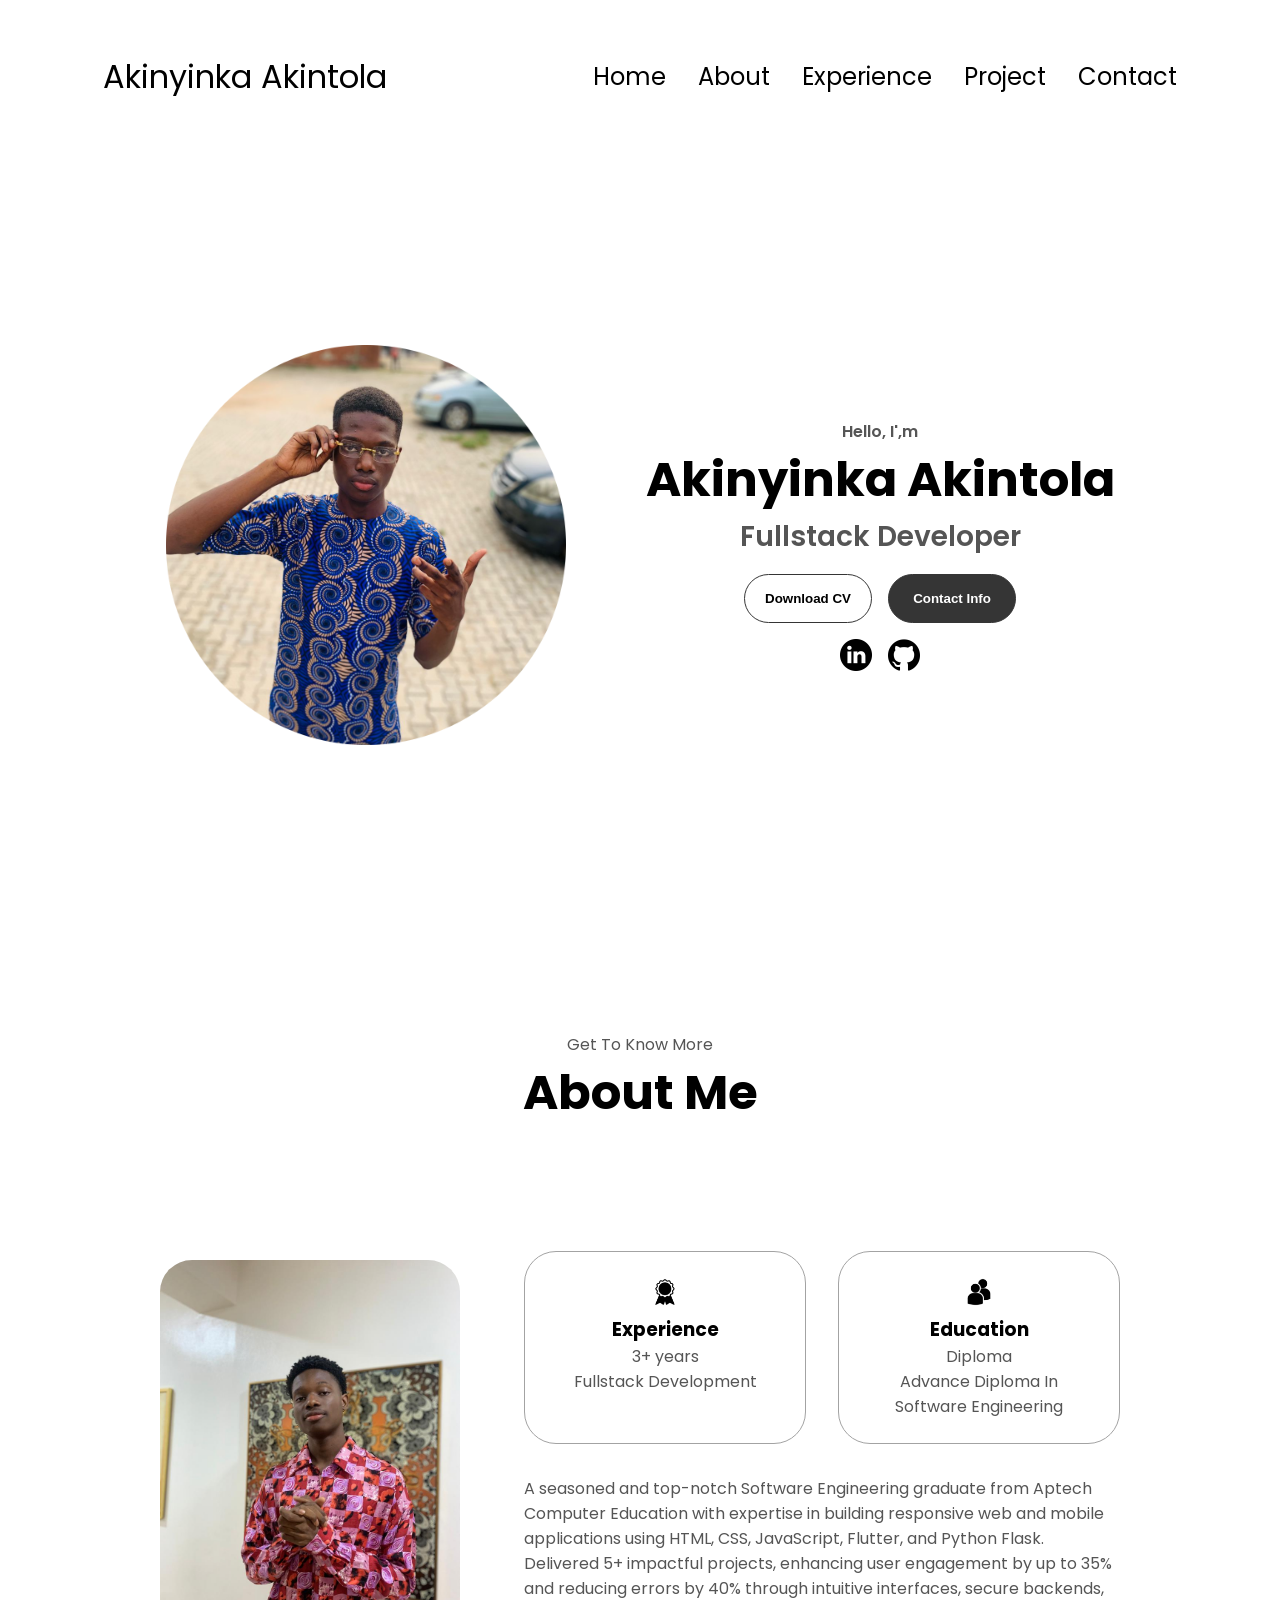
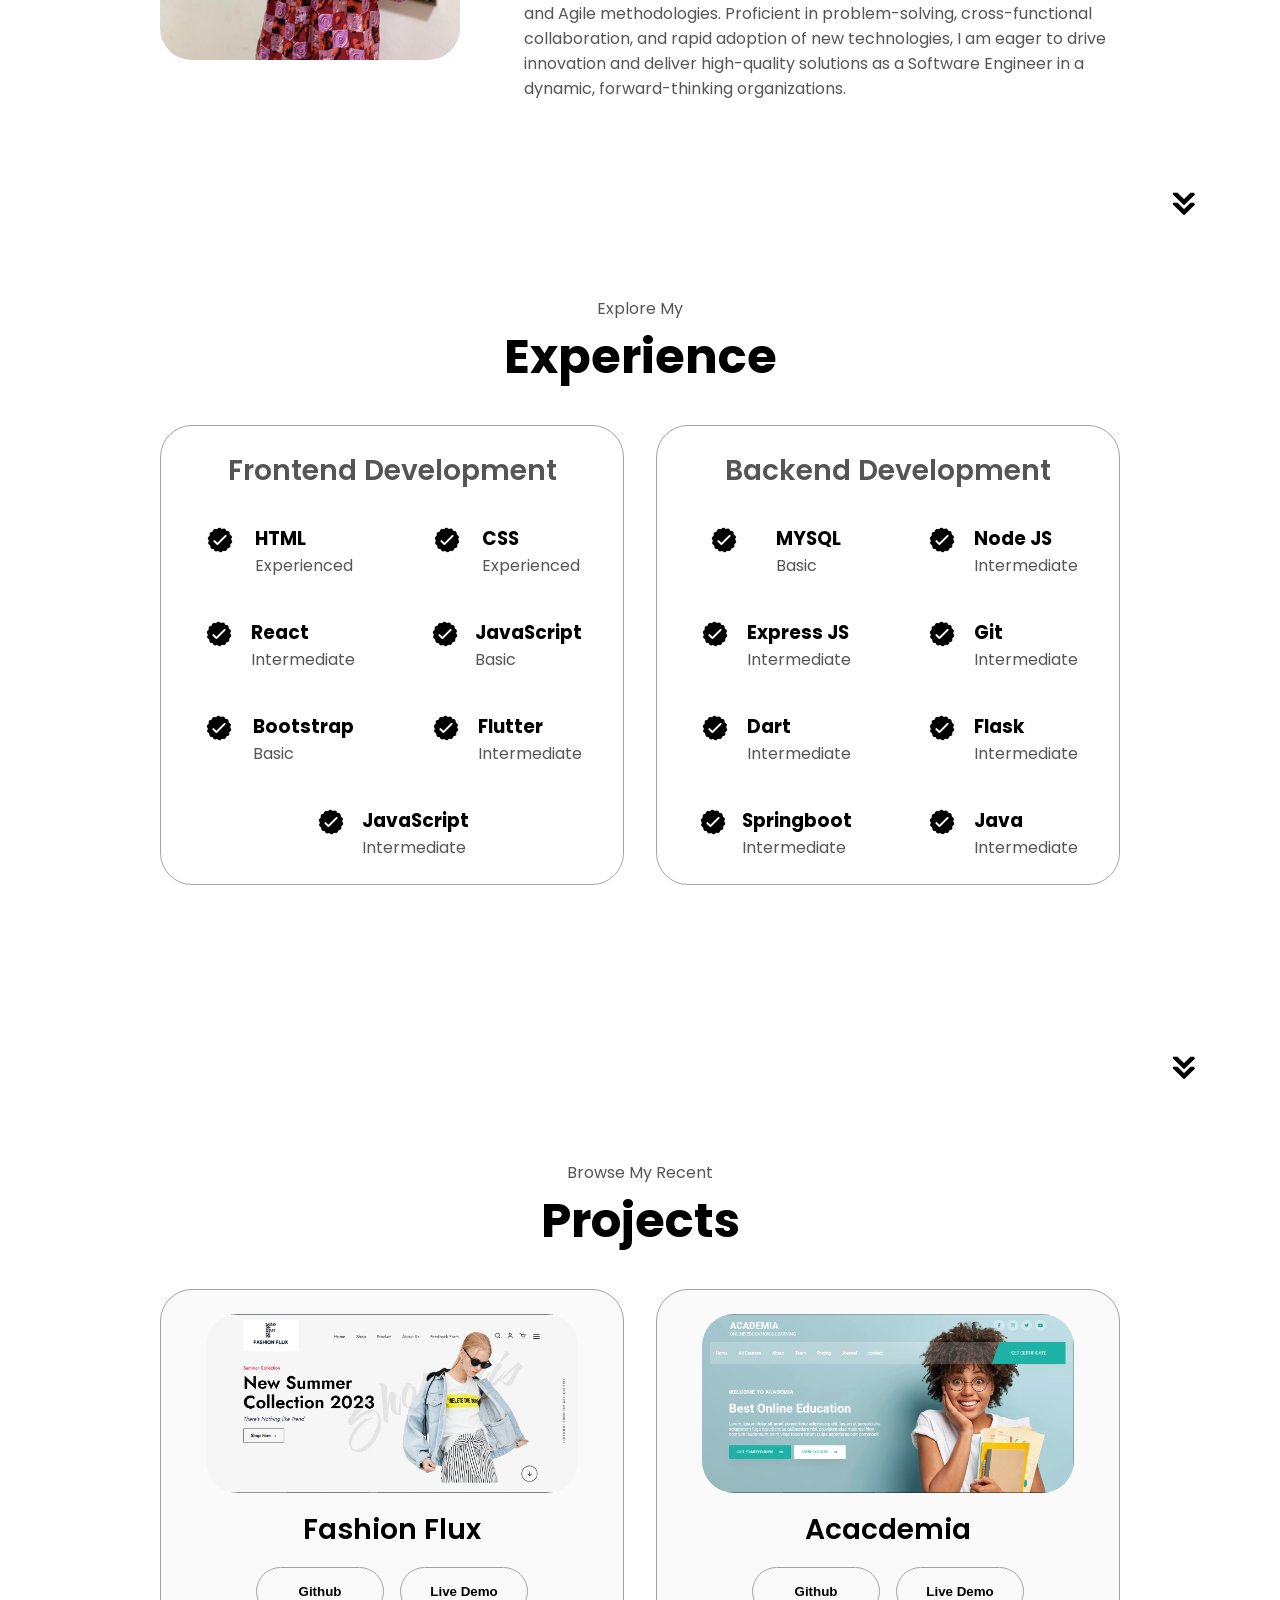
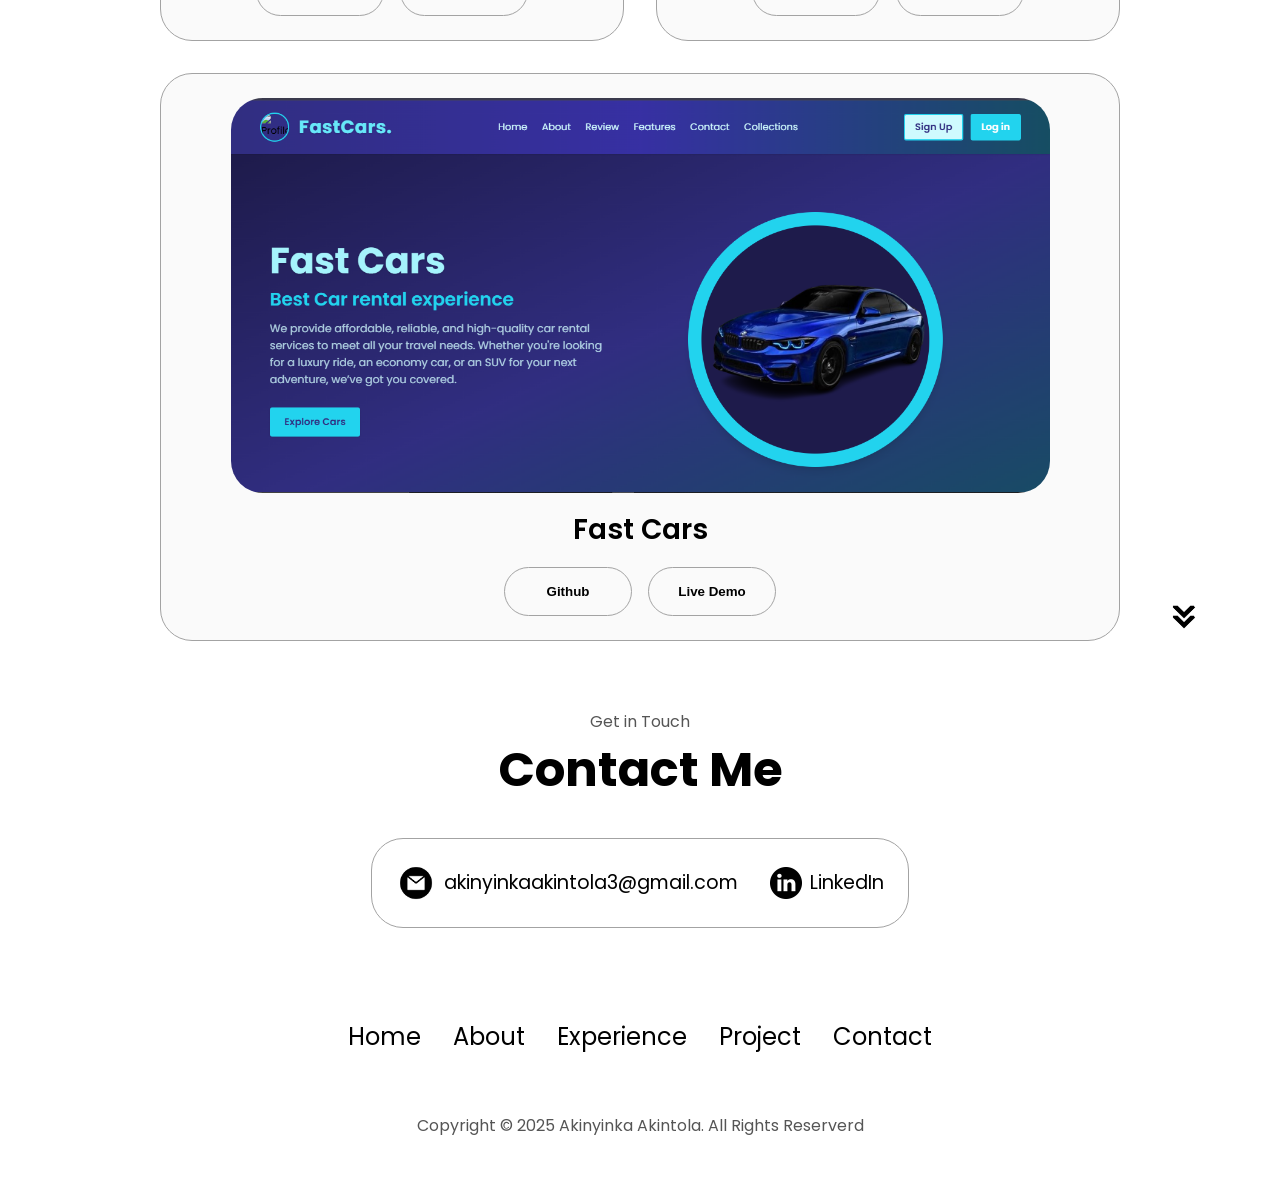
==== index.html @ dbd9fe2d "Update index.html" ====
<!DOCTYPE html>
<html lang="en">
<head>
  <meta charset="UTF-8">
  <meta name="viewport" content="width=device-width, initial-scale=1.0">
  <title>Portfolio</title>
  <link rel="stylesheet" href="style.css">
  <link rel="stylesheet" href="mediaqueries.css">
   <link rel="icon" href="./assets/education.png">
</head>
<body>
  <nav id="desktop-nav">
    <div class="logo">Akinyinka Akintola</div>
    <div>
      <ul class="nav-links">
        <li><a href="#profile">Home</a></li>
        <li><a href="#about">About</a></li>
        <li><a href="#experience">Experience</a></li>
        <li><a href="#projects">Project</a></li>
        <li><a href="#contact">Contact</a></li>
      </ul>
    </div>
  </nav>

  <nav id="hamburger-nav">
    <div class="logo">Akinyinka Akintola</div>
    <div class="hamburger-menu">
      <div class="hamburger-icon" onclick="toggleMenu()">
        <span></span>
        <span></span>
        <span></span>
      </div>
      <div class="menu-links">
        <li><a href="#profile" onclick="toggleMenu()">Home</a></li>
        <li><a href="#about" onclick="toggleMenu()">About</a></li>
        <li><a href="#experience" onclick="toggleMenu()">Experience</a></li>
        <li><a href="#projects" onclick="toggleMenu()">Project</a></li>
        <li><a href="#contact" onclick="toggleMenu()">Contact</a></li>
      </div>
    </div>
  </nav>
  <section id="profile">
    <div class="section__pic-container">
      <img src="./assets/profile-pic.png" alt="Akinyinka Akintola profile pic">
    </div>
    <div class="section__text">
      <p class="section__text__p1">Hello, I',m</p>
      <h1 class="title">Akinyinka Akintola</h1>
      <p class="section__text__p2">Fullstack Developer</p>
      <div class="btn-container">
               <button class="btn btn-color-2" onclick="window.open('./assets/Akinyinka Akintola CV.docx')">Download CV</button>
         <button class="btn btn-color-1" onclick="location.href='./#contact'">Contact Info</button>
      </div>
      <div id="socials-container">
        <img src="./assets/linkedin.png" alt="My LinkedIn profile" class="icon" onclick="location.href=https://www.linkedin.com/in/akinyinka-akintola-257558265/'">
        <img src="./assets/github.png" alt="My Github profile" class="icon" onclick="location.href='https://github.com/yinkid98'">
      </div>
    </div>
  </section> 
  <section id="about">
    <p class="section__text__p1">Get To Know More</p>
    <h1 class="title">About Me</h1>
    <div class="section-container">
      <div class="section__pic-container">
        <img 
        src="./assets/pic.jpg" 
        alt="profile pic" 
        class="about-pic">
      </div>
      <div class="about-details-container">
        <div class="about-containers">
          <div class="details-container">
            <img 
            src="./assets/experience.png" 
            alt="experience icon" 
            class="icon">
            <h3>Experience</h3>
            <p>3+ years <br>Fullstack Development</p>
          </div>
          <div class="details-container">
             <img src="./assets/education.png" alt="experience icon" class="icon">
            <h3>Education</h3>
            <p>Diploma<br>Advance Diploma In Software Engineering</p>
          </div>
        </div>
        <div class="text-container">
          <p>A seasoned and top-notch Software Engineering graduate from Aptech Computer Education with
            expertise in building responsive web and mobile applications using HTML, CSS, JavaScript, Flutter,
            and Python Flask. Delivered 5+ impactful projects, enhancing user engagement by up to 35% and
            reducing errors by 40% through intuitive interfaces, secure backends, and Agile methodologies.
            Proficient in problem-solving, cross-functional collaboration, and rapid adoption of new
            technologies, I am eager to drive innovation and deliver high-quality solutions as a Software Engineer
            in a dynamic, forward-thinking organizations.
          </p>
        </div>
      </div>
    </div>
    <img 
    src="./assets/arrow.png" 
    alt="Arrow icon" 
    class="icon arrow"  
    onclick="location.href='./#experience'">
  </section>
 <section id="experience">
      <p class="section__text__p1">Explore My</p>
      <h1 class="title">Experience</h1>
      <div class="experience-details-container">
        <div class="about-containers">
          <div class="details-container">
            <h2 class="experience-sub-title">Frontend Development</h2>
            <div class="article-container">
              <article>
                <img
                  src="./assets/checkmark.png"
                  alt="Experience icon"
                  class="icon"
                />
                <div>
                  <h3>HTML</h3>
                  <p>Experienced</p>
                </div>
              </article>
              <article>
                <img
                  src="./assets/checkmark.png"
                  alt="Experience icon"
                  class="icon"
                />
                <div>
                  <h3>CSS</h3>
                  <p>Experienced</p>
                </div>
              </article>
              <article>
                <img
                  src="./assets/checkmark.png"
                  alt="Experience icon"
                  class="icon"
                />
                <div>
                  <h3>React</h3>
                  <p>Intermediate</p>
                </div>
              </article>
              <article>
                <img
                  src="./assets/checkmark.png"
                  alt="Experience icon"
                  class="icon"
                />
                <div>
                  <h3>JavaScript</h3>
                  <p>Basic</p>
                </div>
              </article>
              <article>
                <img
                  src="./assets/checkmark.png"
                  alt="Experience icon"
                  class="icon"
                />
                <div>
                  <h3>Bootstrap</h3>
                  <p>Basic</p>
                </div>
              </article>
              <article>
                <img
                  src="./assets/checkmark.png"
                  alt="Experience icon"
                  class="icon"
                />
                <div>
                  <h3>Flutter</h3>
                  <p>Intermediate</p>
                </div>
              </article>
              <article>
                  <img
                  src="./assets/checkmark.png"
                  alt="Experience icon"
                  class="icon"
                />
                <div>
                  <h3>JavaScript</h3>
                  <p>Intermediate</p>
                </div>
              </article>
            </div>
          </div>
          <div class="details-container">
            <h2 class="experience-sub-title">Backend Development</h2>
            <div class="article-container">
              <article>
                <img
                  src="./assets/checkmark.png"
                  alt="Experience icon"
                  class="icon"
                />
                <div>
                  <h3>MYSQL</h3>
                  <p>Basic</p>
                </div>
              </article>
              <article>
                <img
                  src="./assets/checkmark.png"
                  alt="Experience icon"
                  class="icon"
                />
                <div>
                  <h3>Node JS</h3>
                  <p>Intermediate</p>
                </div>
              </article>
              <article>
                <img
                  src="./assets/checkmark.png"
                  alt="Experience icon"
                  class="icon"
                />
                <div>
                  <h3>Express JS</h3>
                  <p>Intermediate</p>
                </div>
              </article>
              <article>
                <img
                  src="./assets/checkmark.png"
                  alt="Experience icon"
                  class="icon"
                />
                <div>
                  <h3>Git</h3>
                  <p>Intermediate</p>
                </div>
              </article>
              <article>
                <img
                  src="./assets/checkmark.png"
                  alt="Experience icon"
                  class="icon"
                />
                <div>
                  <h3>Dart</h3>
                  <p>Intermediate</p>
                </div>
              </article>
              <article>
                <img
                  src="./assets/checkmark.png"
                  alt="Experience icon"
                  class="icon"
                />
                <div>
                  <h3>Flask</h3>
                  <p>Intermediate</p>
                </div>
              </article>
              <article>
                <img
                  src="./assets/checkmark.png"
                  alt="Experience icon"
                  class="icon"
                />
                <div>
                  <h3>Springboot</h3>
                  <p>Intermediate</p>
                </div>
              </article>
              <article>
                <img
                  src="./assets/checkmark.png"
                  alt="Experience icon"
                  class="icon"
                />
                <div>
                  <h3>Java</h3>
                  <p>Intermediate</p>
                </div>
              </article>
            </div>
          </div>
        </div>
      </div>
      <img
        src="./assets/arrow.png"
        alt="Arrow icon"
        class="icon arrow"
        onclick="location.href='./#projects'"
      />
    </section>
   <section id="projects">
      <p class="section__text__p1">Browse My Recent</p>
      <h1 class="title">Projects</h1>
      <div class="experience-details-container">
        <div class="about-containers">
          <div class="details-container color-container">
            <div class="article-container">
              <img
                src="./assets/project1.png"
                alt="Project 1"
                class="project-img"
              />
            </div>
            <h2 class="experience-sub-title project-title">Fashion Flux </h2>
            <div class="btn-container">
              <button
                class="btn btn-color-2 project-btn"
                onclick="location.href='https://github.com/yinkid98'"
              >
                Github
              </button>
              <button
                class="btn btn-color-2 project-btn"
                onclick="location.href='https://yinkid98.github.io/Fashion-Flux/'"
              >
                Live Demo
              </button>
            </div>
          </div>
          <div class="details-container color-container">
            <div class="article-container">
              <img
                src="./assets/project2.png"
                alt="Project 2"
                class="project-img"
              />
            </div>
            <h2 class="experience-sub-title project-title">Acacdemia</h2>
            <div class="btn-container">
              <button
                class="btn btn-color-2 project-btn"
                onclick="location.href='https://github.com/yinkid98'"
              >
                Github
              </button>
              <button
                class="btn btn-color-2 project-btn"
                onclick="location.href='https://academia-3k1m.onrender.com/'"
              >
                Live Demo
              </button>
            </div>
          </div>
          <div class="details-container color-container">
            <div class="article-container">
              <img
                src="./assets/project4.png"
                alt="Project 3"
                class="project-img"
              />
            </div>
            <h2 class="experience-sub-title project-title">Fast Cars</h2>
            <div class="btn-container">
              <button
                class="btn btn-color-2 project-btn"
                onclick="location.href='https://github.com/yinkid98'"
              >
                Github
              </button>
              <button
                class="btn btn-color-2 project-btn"
                onclick="location.href='https://fast-cars-1.onrender.com/collections'"
              >
                Live Demo
              </button>
            </div>
          </div>
        </div>
      </div>
      <img
        src="./assets/arrow.png"
        alt="Arrow icon"
        class="icon arrow"
        onclick="location.href='./#contact'"
      />
    </section>
    <section id="contact">
      <p class="section__text__p1">Get in Touch</p>
      <h1 class="title">Contact Me</h1>
      <div class="contact-info-upper-container">
        <div class="contact-info-container">
          <img
            src="./assets/email.png"
            alt="Email icon"
            class="icon contact-icon email-icon"
          />
          <p><a href="mailto:akinyinkaakintola3@gmail.com">akinyinkaakintola3@gmail.com</a></p>
        </div>
        <div class="contact-info-container">
          <img
            src="./assets/linkedin.png"
            alt="LinkedIn icon"
            class="icon contact-icon"
          />
          <p><a href="https://www.linkedin.com/in/akinyinka-akintola-257558265/">LinkedIn</a></p>
        </div>
      </div>
    </section>

    <footer>
      <nav>
        <div class="nav-links-container">
          <ul class="nav-links">
        <li><a href="#profile">Home</a></li>
        <li><a href="#about">About</a></li>
        <li><a href="#experience">Experience</a></li>
        <li><a href="#projects">Project</a></li>
        <li><a href="#contact">Contact</a></li>
      </ul>
        </div>
      </nav>
      <p>Copyright &#169; 2025 Akinyinka Akintola. All Rights Reserverd</p>
    </footer>
  <script src="index.js"></script>
</body>
</html>
---- style.css ----
@import url("https://fonts.googleapis.com/css2?family=Poppins:wght@300;400;500;600&display=swap");

* {
  margin: 0;
  padding: 0;
}

body {
  font-family: "Poppins", sans-serif;
}

html {
  scroll-behavior: smooth;
}

p {
  color: rgb(85, 85, 85);
}

/* TRANSITION */

a,
.btn {
  transition: all 300ms ease;
}

/* DESKTOP NAV */

nav,
.nav-links {
  display: flex;
}

nav {
  justify-content: space-around;
  align-items: center;
  height: 17vh;
}

.nav-links {
  gap: 2rem;
  list-style: none;
  font-size: 1.5rem;
}

a {
  color: black;
  text-decoration: none;
  text-decoration-color: white;
}

a:hover {
  color: grey;
  text-decoration: underline;
  text-underline-offset: 1rem;
  text-decoration-color: rgb(181, 181, 181);
}

.logo {
  font-size: 2rem;
}

.logo:hover {
  cursor: default;
}

/* HAMBURGER MENU */

#hamburger-nav {
  display: none;
}

.hamburger-menu {
  position: relative;
  display: inline-block;
}

.hamburger-icon {
  display: flex;
  flex-direction: column;
  justify-content: space-between;
  height: 24px;
  width: 30px;
  cursor: pointer;
}

.hamburger-icon span {
  width: 100%;
  height: 2px;
  background-color: black;
  transition: all 0.3 ease-in-out;
}

.menu-links {
  position: absolute;
  top: 100%;
  right: 0;
  background-color: white;
  width: fit-content;
  max-height: 0;
  overflow: hidden;
  transition: all 0.3 ease-in-out;
}

.menu-links a {
  display: block;
  padding: 10px;
  text-align: center;
  font-size: 1.5rem;
  color: black;
  text-decoration: none;
  transition: all 0.3 ease-in-out;
}

.menu-links li {
  list-style: none;
}

.menu-links.open {
  max-height: 300px;
}

.hamburger-icon.open span:first-child {
  transform: rotate(45deg) translate(10px, 5px);
}

.hamburger-icon.open span:nth-child(2) {
  opacity: 0;
}

.hamburger-icon.open span:last-child {
  transform: rotate(-45deg) translate(10px, -5px);
}

.hamburger-icon span:first-child {
  transform: none;
}

.hamburger-icon span:first-child {
  opacity: 1;
}

.hamburger-icon span:first-child {
  transform: none;
}

/* SECTIONS */

section {
  padding-top: 4vh;
  height: 96vh;
  margin: 0 10rem;
  box-sizing: border-box;
  min-height: fit-content;
}

.section-container {
  display: flex;
}

/* PROFILE SECTION */

#profile {
  display: flex;
  justify-content: center;
  gap: 5rem;
  height: 80vh;
}

.section__pic-container {
  display: flex;
  height: 400px;
  width: 400px;
  margin: auto 0;
}

.section__text {
  align-self: center;
  text-align: center;
}

.section__text p {
  font-weight: 600;
}

.section__text__p1 {
  text-align: center;
}

.section__text__p2 {
  font-size: 1.75rem;
  margin-bottom: 1rem;
}

.title {
  font-size: 3rem;
  text-align: center;
}

#socials-container {
  display: flex;
  justify-content: center;
  margin-top: 1rem;
  gap: 1rem;
}

/* ICONS */

.icon {
  cursor: pointer;
  height: 2rem;
}

/* BUTTONS */

.btn-container {
  display: flex;
  justify-content: center;
  gap: 1rem;
}

.btn {
  font-weight: 600;
  transition: all 300ms ease;
  padding: 1rem;
  width: 8rem;
  border-radius: 2rem;
}

.btn-color-1,
.btn-color-2 {
  border: rgb(53, 53, 53) 0.1rem solid;
}

.btn-color-1:hover,
.btn-color-2:hover {
  cursor: pointer;
}

.btn-color-1,
.btn-color-2:hover {
  background: rgb(53, 53, 53);
  color: white;
}

.btn-color-1:hover {
  background: rgb(0, 0, 0);
}

.btn-color-2 {
  background: none;
}

.btn-color-2:hover {
  border: rgb(255, 255, 255) 0.1rem solid;
}

.btn-container {
  gap: 1rem;
}


/* about section */

#about {
  position: relative;
}

.about-containers {
  gap: 2rem;
  margin-bottom: 2rem;
  margin-top: 2rem;
}

.about-details-container {
  justify-content: center;
  flex-direction: column;
}

.about-containers,
.about-details-container {
  display: flex;
}

.about-pic {
  border-radius: 2rem;
}

.arrow {
  position: absolute;
  right: -5rem;
  bottom: 2.5rem;
}

.details-container{
    padding: 1.5rem;
    flex: 1;
    background: white;
    border-radius: 2rem;
    border: rgb(53, 53, 53) 0.1rem solid;
    border-color: rgb(163, 163, 163);
    text-align: center;
}

.section-container{
    gap: 4rem;
    height: 80%;
}

.section__pic-container{
    height: 400px;
    width: 400px;
    margin: auto 0;
}

/* Experiences section */

#experience{
    position: relative;
}

.experience-sub-title{
    color: rgb(85, 85, 85);
    font-weight: 600;
    font-size: 1.75rem;
    margin-bottom: 2rem;
}

.experience-details-container{
    display: flex;
    justify-content: center;
    flex-direction: column;
}

.article-container{
    display: flex;
    text-align: initial;
    flex-wrap: wrap;
    flex-direction: row;
    gap: 2.5rem;
    justify-content: space-around;
}

article{
    display: flex;
    width: 10rem;
    justify-content: space-around;
    gap: 0.5rem;
}
article .icon{
    cursor: default;
}

/* project section */

#projects{
    position: relative;
}

.color-container{
    border-color: rgb(163, 163, 163);
    background: rgb(250, 250, 250);
}

.project-img{
    border-radius: 2rem;
    width: 90%;
    height: 90%;
}

.project-title{
    margin: 1rem;
    color: black;
}

.project-btn{
    color: black;
    border-color: rgb(163, 163, 163);
}

/* CONTACT */
#contact {
  display: flex;
  justify-content: center;
  flex-direction: column;
  height: 70vh;
}

.contact-info-upper-container {
  display: flex;
  justify-content: center;
  border-radius: 2rem;
  border: rgb(53, 53, 53) 0.1rem solid;
  border-color: rgb(163, 163, 163);
  background: (250, 250, 250);
  margin: 2rem auto;
  padding: 0.5rem;
}

.contact-info-container {
  display: flex;
  align-items: center;
  justify-content: center;
  gap: 0.5rem;
  margin: 1rem;
}

.contact-info-container p {
  font-size: larger;
}

.contact-icon {
  cursor: default;
}

.email-icon {
  height: 2.5rem;
}

/* footer */

footer{
    height: 26vh;
    margin: 0 1rem;
}

footer p{
    text-align: center;
}
---- mediaqueries.css ----
@media screen and (max-width: 1400px) {
  #profile {
    height: 83vh;
    margin-bottom: 6rem;
  }
  .about-containers {
    flex-wrap: wrap;
  }
  #contact,
  #projects {
    height: fit-content;
  }
}

@media screen and (max-width: 1200px) {
  #desktop-nav {
    display: none;
  }
  #hamburger-nav {
    display: flex;
  }
  #experience,
  .experience-details-container {
    margin-top: 2rem;
  }
  #profile,
  .section-container {
    display: block;
  }
  .arrow {
    display: none;
  }
  section,
  .section-container {
    height: fit-content;
  }
  section {
    margin: 0 5%;
  }
  .section__pic-container {
    width: 275px;
    height: 275px;
    margin: 0 auto 2rem;
  }
  .about-containers {
    margin-top: 0;
  }
}

@media screen and (max-width: 600px) {
  #contact,
  footer {
    height: 40vh;
  }
  #profile {
    height: 83vh;
    margin-bottom: 0;
  }
  article {
    font-size: 1rem;
  }
  footer nav {
    height: fit-content;
    margin-bottom: 2rem;
  }
  .about-containers,
  .contact-info-upper-container,
  .btn-container {
    flex-wrap: wrap;
  }
  .contact-info-container {
    margin: 0;
  }
  .contact-info-container p,
  .nav-links li a {
    font-size: 1rem;
  }
  .experience-sub-title {
    font-size: 1.25rem;
  }
  .logo {
    font-size: 1.5rem;
  }
  .nav-links {
    flex-direction: column;
    gap: 0.5rem;
    text-align: center;
  }
  .section__pic-container {
    width: auto;
    height: 46vw;
    justify-content: center;
  }
  .section__text__p2 {
    font-size: 1.25rem;
  }
  .title {
    font-size: 2rem;
  }
  .text-container {
    text-align: justify;
  }
}
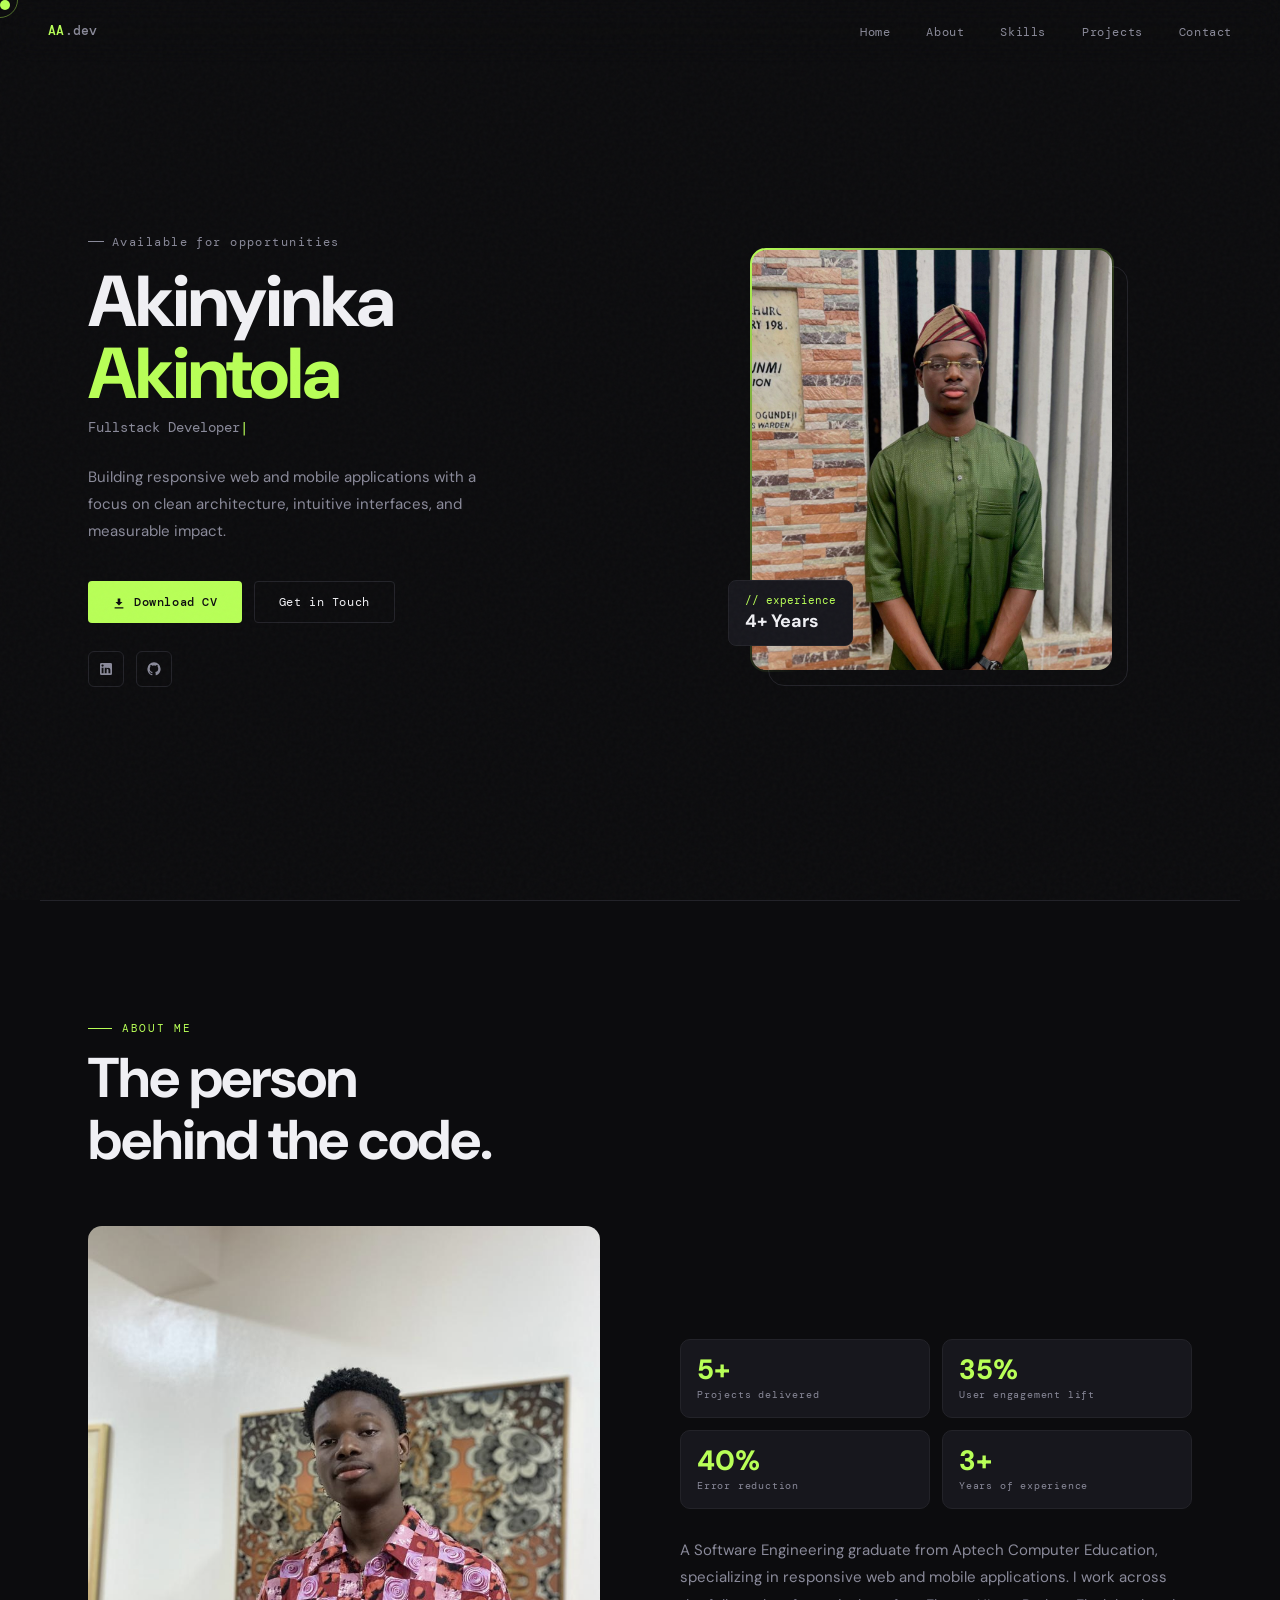
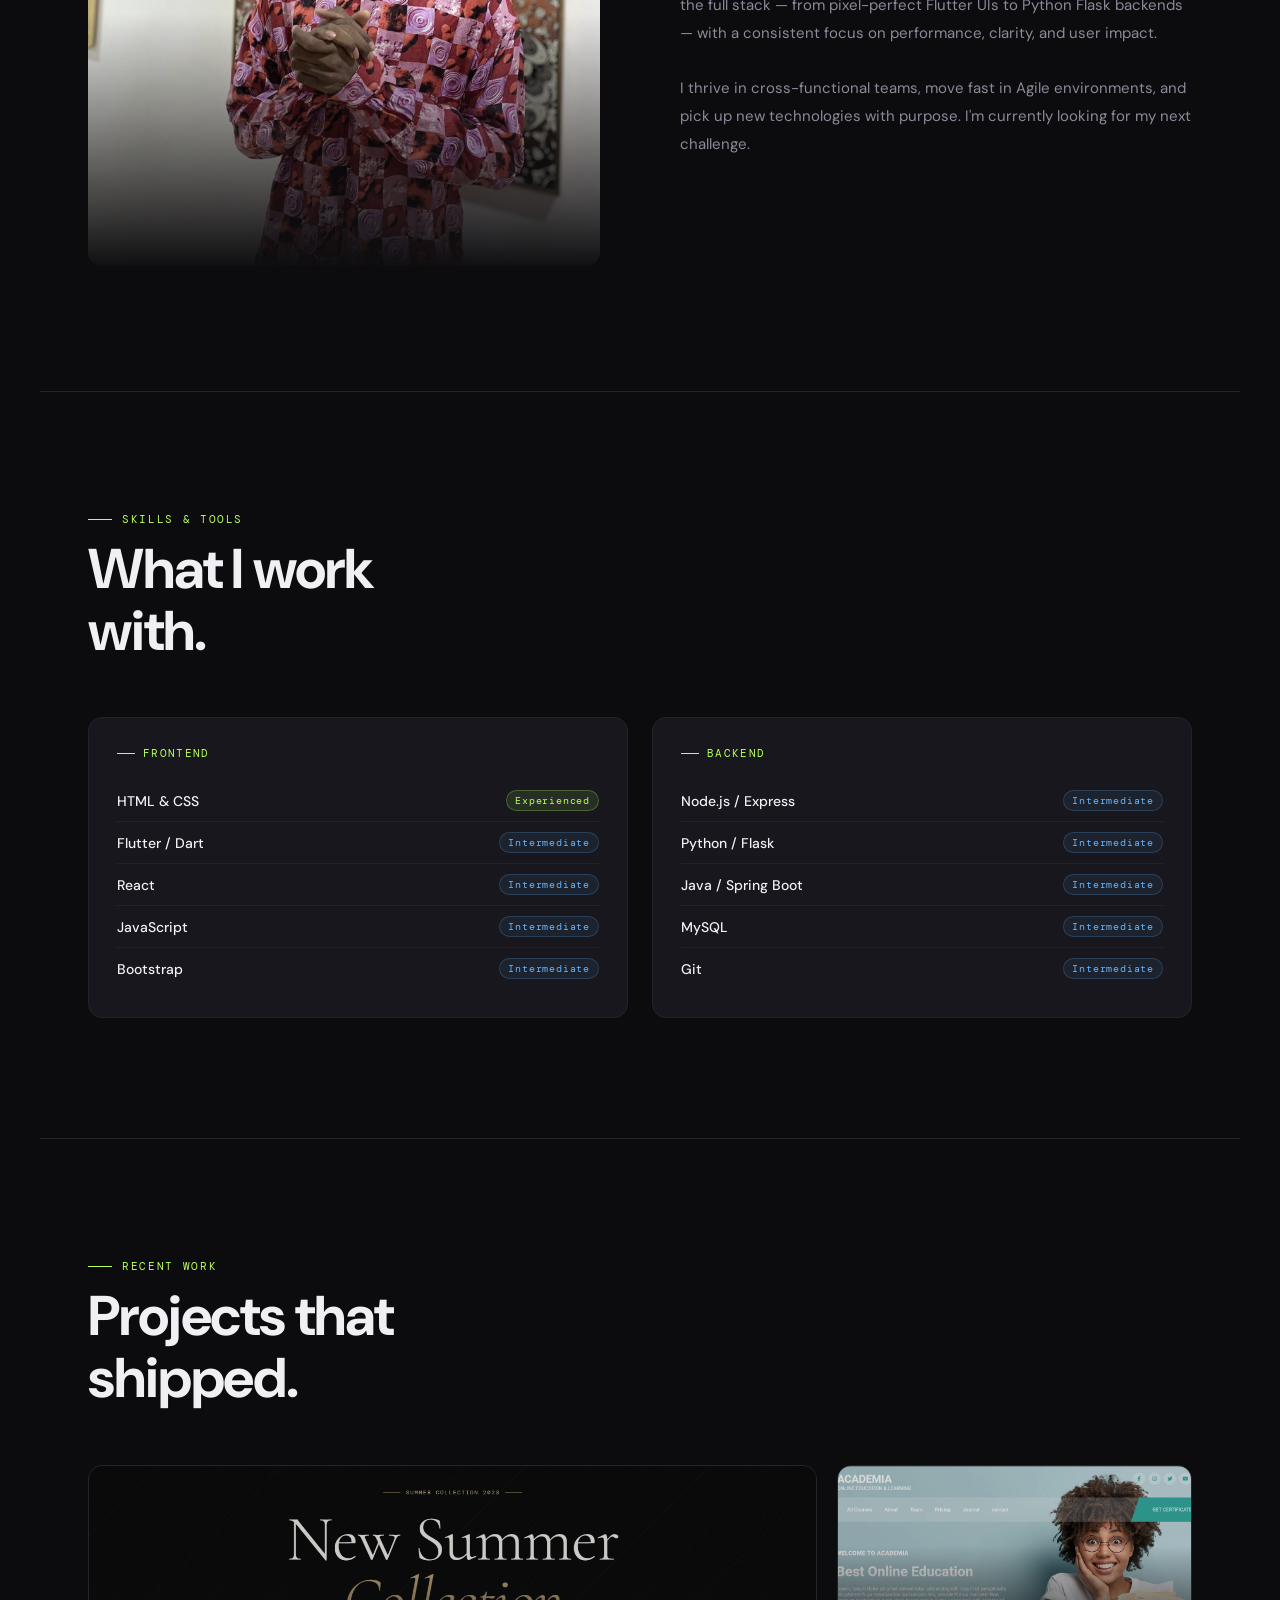
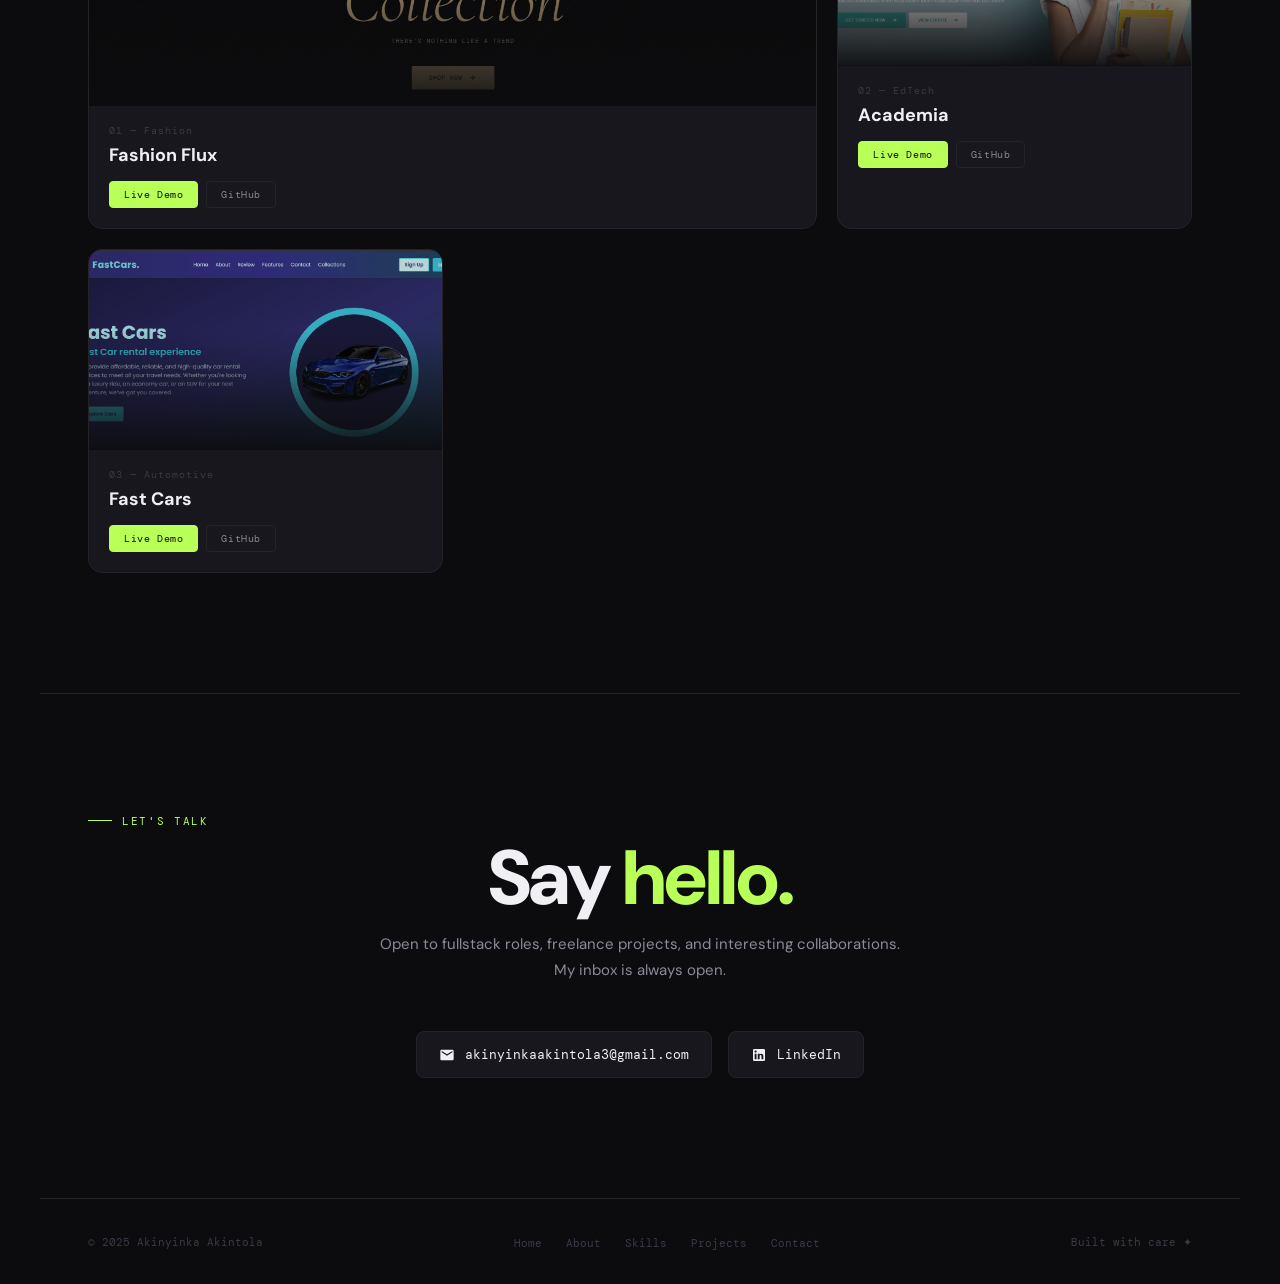
==== commit 70cf4632: "Initial commit with updated project structure" ====
--- a/index.html
+++ b/index.html
@@ -3,420 +3,302 @@
 <head>
   <meta charset="UTF-8">
   <meta name="viewport" content="width=device-width, initial-scale=1.0">
-  <title>Portfolio</title>
+  <title>Akinyinka Akintola — Fullstack Developer</title>
   <link rel="stylesheet" href="style.css">
-  <link rel="stylesheet" href="mediaqueries.css">
-   <link rel="icon" href="./assets/education.png">
+  <link rel="preconnect" href="https://fonts.googleapis.com">
+  <link href="https://fonts.googleapis.com/css2?family=DM+Mono:ital,wght@0,300;0,400;0,500;1,400&family=DM+Sans:ital,opsz,wght@0,9..40,300;0,9..40,400;0,9..40,500;1,9..40,300&display=swap" rel="stylesheet">
 </head>
 <body>
-  <nav id="desktop-nav">
-    <div class="logo">Akinyinka Akintola</div>
-    <div>
-      <ul class="nav-links">
-        <li><a href="#profile">Home</a></li>
-        <li><a href="#about">About</a></li>
-        <li><a href="#experience">Experience</a></li>
-        <li><a href="#projects">Project</a></li>
-        <li><a href="#contact">Contact</a></li>
-      </ul>
+
+  <!-- Cursor -->
+  <div id="cursor"></div>
+  <div id="cursor-ring"></div>
+
+  <!-- Nav -->
+  <nav id="main-nav">
+    <div class="nav-logo">AA<span>.dev</span></div>
+    <ul class="nav-links">
+      <li><a href="#profile">Home</a></li>
+      <li><a href="#about">About</a></li>
+      <li><a href="#experience">Skills</a></li>
+      <li><a href="#projects">Projects</a></li>
+      <li><a href="#contact">Contact</a></li>
+    </ul>
+    <div class="ham-btn" id="ham-btn" onclick="toggleMenu()">
+      <span></span><span></span><span></span>
     </div>
   </nav>
 
-  <nav id="hamburger-nav">
-    <div class="logo">Akinyinka Akintola</div>
-    <div class="hamburger-menu">
-      <div class="hamburger-icon" onclick="toggleMenu()">
-        <span></span>
-        <span></span>
-        <span></span>
-      </div>
-      <div class="menu-links">
-        <li><a href="#profile" onclick="toggleMenu()">Home</a></li>
-        <li><a href="#about" onclick="toggleMenu()">About</a></li>
-        <li><a href="#experience" onclick="toggleMenu()">Experience</a></li>
-        <li><a href="#projects" onclick="toggleMenu()">Project</a></li>
-        <li><a href="#contact" onclick="toggleMenu()">Contact</a></li>
-      </div>
-    </div>
-  </nav>
+  <!-- Mobile Menu -->
+  <div class="mobile-menu" id="mobile-menu">
+    <a href="#profile"    onclick="toggleMenu()">Home</a>
+    <a href="#about"      onclick="toggleMenu()">About</a>
+    <a href="#experience" onclick="toggleMenu()">Skills</a>
+    <a href="#projects"   onclick="toggleMenu()">Projects</a>
+    <a href="#contact"    onclick="toggleMenu()">Contact</a>
+  </div>
+
+  <!-- ── Hero ── -->
   <section id="profile">
-    <div class="section__pic-container">
-      <img src="./assets/profile-pic.png" alt="Akinyinka Akintola profile pic">
-    </div>
-    <div class="section__text">
-      <p class="section__text__p1">Hello, I',m</p>
-      <h1 class="title">Akinyinka Akintola</h1>
-      <p class="section__text__p2">Fullstack Developer</p>
-      <div class="btn-container">
-               <button class="btn btn-color-2" onclick="window.open('./assets/Akinyinka Akintola CV.docx')">Download CV</button>
-         <button class="btn btn-color-1" onclick="location.href='./#contact'">Contact Info</button>
-      </div>
-      <div id="socials-container">
-        <img src="./assets/linkedin.png" alt="My LinkedIn profile" class="icon" onclick="location.href=https://www.linkedin.com/in/akinyinka-akintola-257558265/'">
-        <img src="./assets/github.png" alt="My Github profile" class="icon" onclick="location.href='https://github.com/yinkid98'">
-      </div>
-    </div>
-  </section> 
+    <div class="hero-left">
+      <div class="hero-label">Available for opportunities</div>
+      <h1 class="hero-name">
+        Akinyinka<br><span class="accent">Akintola</span>
+      </h1>
+      <p class="hero-role"><span class="typing">Fullstack Developer</span></p>
+      <p class="hero-desc">
+        Building responsive web and mobile applications with a focus on clean architecture, 
+        intuitive interfaces, and measurable impact.
+      </p>
+      <div class="hero-btns">
+        <a class="btn-primary" href="./assets/Akinyinka Akintola CV.docx" download>
+          <svg viewBox="0 0 16 16" width="14" fill="currentColor"><path d="M8 12l-4-4h2.5V4h3v4H12L8 12zm-5 2h10v1.5H3V14z"/></svg>
+          Download CV
+        </a>
+        <a class="btn-outline" href="#contact">Get in Touch</a>
+      </div>
+      <div class="hero-socials">
+        <a class="social-link" href="https://www.linkedin.com/in/akinyinka-akintola/" target="_blank" title="LinkedIn">
+          <svg viewBox="0 0 24 24"><path d="M19 3a2 2 0 0 1 2 2v14a2 2 0 0 1-2 2H5a2 2 0 0 1-2-2V5a2 2 0 0 1 2-2h14m-.5 15.5v-5.3a3.26 3.26 0 0 0-3.26-3.26c-.85 0-1.84.52-2.32 1.3v-1.11h-2.79v8.37h2.79v-4.93c0-.77.62-1.4 1.39-1.4a1.4 1.4 0 0 1 1.4 1.4v4.93h2.79M6.88 8.56a1.68 1.68 0 0 0 1.68-1.68c0-.93-.75-1.69-1.68-1.69a1.69 1.69 0 0 0-1.69 1.69c0 .93.76 1.68 1.69 1.68m1.39 9.94v-8.37H5.5v8.37h2.77z"/></svg>
+        </a>
+        <a class="social-link" href="https://github.com/yinkid98" target="_blank" title="GitHub">
+          <svg viewBox="0 0 24 24"><path d="M12 2A10 10 0 0 0 2 12c0 4.42 2.87 8.17 6.84 9.5.5.08.66-.23.66-.5v-1.69c-2.77.6-3.36-1.34-3.36-1.34-.46-1.16-1.11-1.47-1.11-1.47-.91-.62.07-.6.07-.6 1 .07 1.53 1.03 1.53 1.03.87 1.52 2.34 1.07 2.91.83.09-.65.35-1.09.63-1.34-2.22-.25-4.55-1.11-4.55-4.92 0-1.11.38-2 1.03-2.71-.1-.25-.45-1.29.1-2.64 0 0 .84-.27 2.75 1.02.79-.22 1.65-.33 2.5-.33.85 0 1.71.11 2.5.33 1.91-1.29 2.75-1.02 2.75-1.02.55 1.35.2 2.39.1 2.64.65.71 1.03 1.6 1.03 2.71 0 3.82-2.34 4.66-4.57 4.91.36.31.69.92.69 1.85V21c0 .27.16.59.67.5C19.14 20.16 22 16.42 22 12A10 10 0 0 0 12 2z"/></svg>
+        </a>
+      </div>
+    </div>
+    <div class="hero-right">
+      <div class="hero-img-wrap">
+        <img src="./assets/pic3.jpeg" alt="Akinyinka Akintola">
+        <div class="hero-float-tag">
+          <div class="mono">// experience</div>
+          <div class="val">4+ Years</div>
+        </div>
+      </div>
+    </div>
+  </section>
+
+  <!-- ── About ── -->
   <section id="about">
-    <p class="section__text__p1">Get To Know More</p>
-    <h1 class="title">About Me</h1>
-    <div class="section-container">
-      <div class="section__pic-container">
-        <img 
-        src="./assets/pic.jpg" 
-        alt="profile pic" 
-        class="about-pic">
-      </div>
-      <div class="about-details-container">
-        <div class="about-containers">
-          <div class="details-container">
-            <img 
-            src="./assets/experience.png" 
-            alt="experience icon" 
-            class="icon">
-            <h3>Experience</h3>
-            <p>3+ years <br>Fullstack Development</p>
-          </div>
-          <div class="details-container">
-             <img src="./assets/education.png" alt="experience icon" class="icon">
-            <h3>Education</h3>
-            <p>Diploma<br>Advance Diploma In Software Engineering</p>
-          </div>
-        </div>
-        <div class="text-container">
-          <p>A seasoned and top-notch Software Engineering graduate from Aptech Computer Education with
-            expertise in building responsive web and mobile applications using HTML, CSS, JavaScript, Flutter,
-            and Python Flask. Delivered 5+ impactful projects, enhancing user engagement by up to 35% and
-            reducing errors by 40% through intuitive interfaces, secure backends, and Agile methodologies.
-            Proficient in problem-solving, cross-functional collaboration, and rapid adoption of new
-            technologies, I am eager to drive innovation and deliver high-quality solutions as a Software Engineer
-            in a dynamic, forward-thinking organizations.
-          </p>
-        </div>
-      </div>
-    </div>
-    <img 
-    src="./assets/arrow.png" 
-    alt="Arrow icon" 
-    class="icon arrow"  
-    onclick="location.href='./#experience'">
-  </section>
- <section id="experience">
-      <p class="section__text__p1">Explore My</p>
-      <h1 class="title">Experience</h1>
-      <div class="experience-details-container">
-        <div class="about-containers">
-          <div class="details-container">
-            <h2 class="experience-sub-title">Frontend Development</h2>
-            <div class="article-container">
-              <article>
-                <img
-                  src="./assets/checkmark.png"
-                  alt="Experience icon"
-                  class="icon"
-                />
-                <div>
-                  <h3>HTML</h3>
-                  <p>Experienced</p>
-                </div>
-              </article>
-              <article>
-                <img
-                  src="./assets/checkmark.png"
-                  alt="Experience icon"
-                  class="icon"
-                />
-                <div>
-                  <h3>CSS</h3>
-                  <p>Experienced</p>
-                </div>
-              </article>
-              <article>
-                <img
-                  src="./assets/checkmark.png"
-                  alt="Experience icon"
-                  class="icon"
-                />
-                <div>
-                  <h3>React</h3>
-                  <p>Intermediate</p>
-                </div>
-              </article>
-              <article>
-                <img
-                  src="./assets/checkmark.png"
-                  alt="Experience icon"
-                  class="icon"
-                />
-                <div>
-                  <h3>JavaScript</h3>
-                  <p>Basic</p>
-                </div>
-              </article>
-              <article>
-                <img
-                  src="./assets/checkmark.png"
-                  alt="Experience icon"
-                  class="icon"
-                />
-                <div>
-                  <h3>Bootstrap</h3>
-                  <p>Basic</p>
-                </div>
-              </article>
-              <article>
-                <img
-                  src="./assets/checkmark.png"
-                  alt="Experience icon"
-                  class="icon"
-                />
-                <div>
-                  <h3>Flutter</h3>
-                  <p>Intermediate</p>
-                </div>
-              </article>
-              <article>
-                  <img
-                  src="./assets/checkmark.png"
-                  alt="Experience icon"
-                  class="icon"
-                />
-                <div>
-                  <h3>JavaScript</h3>
-                  <p>Intermediate</p>
-                </div>
-              </article>
-            </div>
-          </div>
-          <div class="details-container">
-            <h2 class="experience-sub-title">Backend Development</h2>
-            <div class="article-container">
-              <article>
-                <img
-                  src="./assets/checkmark.png"
-                  alt="Experience icon"
-                  class="icon"
-                />
-                <div>
-                  <h3>MYSQL</h3>
-                  <p>Basic</p>
-                </div>
-              </article>
-              <article>
-                <img
-                  src="./assets/checkmark.png"
-                  alt="Experience icon"
-                  class="icon"
-                />
-                <div>
-                  <h3>Node JS</h3>
-                  <p>Intermediate</p>
-                </div>
-              </article>
-              <article>
-                <img
-                  src="./assets/checkmark.png"
-                  alt="Experience icon"
-                  class="icon"
-                />
-                <div>
-                  <h3>Express JS</h3>
-                  <p>Intermediate</p>
-                </div>
-              </article>
-              <article>
-                <img
-                  src="./assets/checkmark.png"
-                  alt="Experience icon"
-                  class="icon"
-                />
-                <div>
-                  <h3>Git</h3>
-                  <p>Intermediate</p>
-                </div>
-              </article>
-              <article>
-                <img
-                  src="./assets/checkmark.png"
-                  alt="Experience icon"
-                  class="icon"
-                />
-                <div>
-                  <h3>Dart</h3>
-                  <p>Intermediate</p>
-                </div>
-              </article>
-              <article>
-                <img
-                  src="./assets/checkmark.png"
-                  alt="Experience icon"
-                  class="icon"
-                />
-                <div>
-                  <h3>Flask</h3>
-                  <p>Intermediate</p>
-                </div>
-              </article>
-              <article>
-                <img
-                  src="./assets/checkmark.png"
-                  alt="Experience icon"
-                  class="icon"
-                />
-                <div>
-                  <h3>Springboot</h3>
-                  <p>Intermediate</p>
-                </div>
-              </article>
-              <article>
-                <img
-                  src="./assets/checkmark.png"
-                  alt="Experience icon"
-                  class="icon"
-                />
-                <div>
-                  <h3>Java</h3>
-                  <p>Intermediate</p>
-                </div>
-              </article>
-            </div>
-          </div>
-        </div>
-      </div>
-      <img
-        src="./assets/arrow.png"
-        alt="Arrow icon"
-        class="icon arrow"
-        onclick="location.href='./#projects'"
-      />
-    </section>
-   <section id="projects">
-      <p class="section__text__p1">Browse My Recent</p>
-      <h1 class="title">Projects</h1>
-      <div class="experience-details-container">
-        <div class="about-containers">
-          <div class="details-container color-container">
-            <div class="article-container">
-              <img
-                src="./assets/project1.png"
-                alt="Project 1"
-                class="project-img"
-              />
-            </div>
-            <h2 class="experience-sub-title project-title">Fashion Flux </h2>
-            <div class="btn-container">
-              <button
-                class="btn btn-color-2 project-btn"
-                onclick="location.href='https://github.com/yinkid98'"
-              >
-                Github
-              </button>
-              <button
-                class="btn btn-color-2 project-btn"
-                onclick="location.href='https://yinkid98.github.io/Fashion-Flux/'"
-              >
-                Live Demo
-              </button>
-            </div>
-          </div>
-          <div class="details-container color-container">
-            <div class="article-container">
-              <img
-                src="./assets/project2.png"
-                alt="Project 2"
-                class="project-img"
-              />
-            </div>
-            <h2 class="experience-sub-title project-title">Acacdemia</h2>
-            <div class="btn-container">
-              <button
-                class="btn btn-color-2 project-btn"
-                onclick="location.href='https://github.com/yinkid98'"
-              >
-                Github
-              </button>
-              <button
-                class="btn btn-color-2 project-btn"
-                onclick="location.href='https://academia-3k1m.onrender.com/'"
-              >
-                Live Demo
-              </button>
-            </div>
-          </div>
-          <div class="details-container color-container">
-            <div class="article-container">
-              <img
-                src="./assets/project4.png"
-                alt="Project 3"
-                class="project-img"
-              />
-            </div>
-            <h2 class="experience-sub-title project-title">Fast Cars</h2>
-            <div class="btn-container">
-              <button
-                class="btn btn-color-2 project-btn"
-                onclick="location.href='https://github.com/yinkid98'"
-              >
-                Github
-              </button>
-              <button
-                class="btn btn-color-2 project-btn"
-                onclick="location.href='https://fast-cars-1.onrender.com/collections'"
-              >
-                Live Demo
-              </button>
-            </div>
-          </div>
-        </div>
-      </div>
-      <img
-        src="./assets/arrow.png"
-        alt="Arrow icon"
-        class="icon arrow"
-        onclick="location.href='./#contact'"
-      />
-    </section>
-    <section id="contact">
-      <p class="section__text__p1">Get in Touch</p>
-      <h1 class="title">Contact Me</h1>
-      <div class="contact-info-upper-container">
-        <div class="contact-info-container">
-          <img
-            src="./assets/email.png"
-            alt="Email icon"
-            class="icon contact-icon email-icon"
-          />
-          <p><a href="mailto:akinyinkaakintola3@gmail.com">akinyinkaakintola3@gmail.com</a></p>
-        </div>
-        <div class="contact-info-container">
-          <img
-            src="./assets/linkedin.png"
-            alt="LinkedIn icon"
-            class="icon contact-icon"
-          />
-          <p><a href="https://www.linkedin.com/in/akinyinka-akintola-257558265/">LinkedIn</a></p>
-        </div>
-      </div>
-    </section>
-
-    <footer>
-      <nav>
-        <div class="nav-links-container">
-          <ul class="nav-links">
-        <li><a href="#profile">Home</a></li>
-        <li><a href="#about">About</a></li>
-        <li><a href="#experience">Experience</a></li>
-        <li><a href="#projects">Project</a></li>
-        <li><a href="#contact">Contact</a></li>
-      </ul>
-        </div>
-      </nav>
-      <p>Copyright &#169; 2025 Akinyinka Akintola. All Rights Reserverd</p>
-    </footer>
-  <script src="index.js"></script>
+    <div class="section-tag">About Me</div>
+    <h2 class="section-title">The person<br>behind the code.</h2>
+    <div class="about-grid">
+      <div class="about-img reveal">
+        <img src="./assets/pic.jpg" alt="Akinyinka">
+      </div>
+      <div>
+        <div class="about-stats reveal">
+          <div class="stat-card">
+            <div class="num">5+</div>
+            <div class="lbl">Projects delivered</div>
+          </div>
+          <div class="stat-card">
+            <div class="num">35%</div>
+            <div class="lbl">User engagement lift</div>
+          </div>
+          <div class="stat-card">
+            <div class="num">40%</div>
+            <div class="lbl">Error reduction</div>
+          </div>
+          <div class="stat-card">
+            <div class="num">3+</div>
+            <div class="lbl">Years of experience</div>
+          </div>
+        </div>
+        <p class="about-text reveal reveal-delay-1">
+          A Software Engineering graduate from Aptech Computer Education, specializing in responsive 
+          web and mobile applications. I work across the full stack — from pixel-perfect Flutter UIs 
+          to Python Flask backends — with a consistent focus on performance, clarity, and user impact.
+          <br><br>
+          I thrive in cross-functional teams, move fast in Agile environments, and pick up new 
+          technologies with purpose. I'm currently looking for my next challenge.
+        </p>
+      </div>
+    </div>
+  </section>
+
+  <!-- ── Experience ── -->
+  <section id="experience">
+    <div class="section-tag">Skills & Tools</div>
+    <h2 class="section-title">What I work<br>with.</h2>
+    <div class="skills-grid">
+      <div class="skills-col reveal">
+        <div class="skills-col-title">Frontend</div>
+        <div class="skill-item"><span class="skill-name">HTML &amp; CSS</span><span class="skill-level level-exp">Experienced</span></div>
+        <div class="skill-item"><span class="skill-name">Flutter / Dart</span><span class="skill-level level-int">Intermediate</span></div>
+        <div class="skill-item"><span class="skill-name">React</span><span class="skill-level level-int">Intermediate</span></div>
+        <div class="skill-item"><span class="skill-name">JavaScript</span><span class="skill-level level-int">Intermediate</span></div>
+        <div class="skill-item"><span class="skill-name">Bootstrap</span><span class="skill-level level-int">Intermediate</span></div>
+      </div>
+      <div class="skills-col reveal reveal-delay-1">
+        <div class="skills-col-title">Backend</div>
+        <div class="skill-item"><span class="skill-name">Node.js / Express</span><span class="skill-level level-int">Intermediate</span></div>
+        <div class="skill-item"><span class="skill-name">Python / Flask</span><span class="skill-level level-int">Intermediate</span></div>
+        <div class="skill-item"><span class="skill-name">Java / Spring Boot</span><span class="skill-level level-int">Intermediate</span></div>
+        <div class="skill-item"><span class="skill-name">MySQL</span><span class="skill-level level-int">Intermediate</div>
+        <div class="skill-item"><span class="skill-name">Git</span><span class="skill-level level-int">Intermediate</span></div>
+      </div>
+    </div>
+  </section>
+
+  <!-- ── Projects ── -->
+  <section id="projects">
+    <div class="section-tag">Recent Work</div>
+    <h2 class="section-title">Projects that<br>shipped.</h2>
+    <div class="projects-grid">
+
+      <div class="project-card reveal">
+        <div class="project-img-wrap">
+          <img src="./assets/project80.png" alt="Fashion Flux">
+          <div class="project-overlay"></div>
+        </div>
+        <div class="project-body">
+          <div class="project-num">01 — Fashion</div>
+          <div class="project-name">Fashion Flux</div>
+          <div class="project-btns">
+            <a class="proj-btn proj-btn-accent" href="https://yinkid98.github.io/Fashion-Flux/" target="_blank">Live Demo</a>
+            <a class="proj-btn proj-btn-ghost" href="https://github.com/yinkid98" target="_blank">GitHub</a>
+          </div>
+        </div>
+      </div>
+
+      <div class="project-card reveal reveal-delay-1">
+        <div class="project-img-wrap">
+          <img src="./assets/project5.png" alt="Academia">
+          <div class="project-overlay"></div>
+        </div>
+        <div class="project-body">
+          <div class="project-num">02 — EdTech</div>
+          <div class="project-name">Academia</div>
+          <div class="project-btns">
+            <a class="proj-btn proj-btn-accent" href="https://academia-3k1m.onrender.com/" target="_blank">Live Demo</a>
+            <a class="proj-btn proj-btn-ghost" href="https://github.com/yinkid98" target="_blank">GitHub</a>
+          </div>
+        </div>
+      </div>
+
+      <div class="project-card reveal reveal-delay-2">
+        <div class="project-img-wrap">
+          <img src="./assets/project4.png" alt="Fast Cars">
+          <div class="project-overlay"></div>
+        </div>
+        <div class="project-body">
+          <div class="project-num">03 — Automotive</div>
+          <div class="project-name">Fast Cars</div>
+          <div class="project-btns">
+            <a class="proj-btn proj-btn-accent" href="https://fast-cars-1.onrender.com/collections" target="_blank">Live Demo</a>
+            <a class="proj-btn proj-btn-ghost" href="https://github.com/yinkid98" target="_blank">GitHub</a>
+          </div>
+        </div>
+      </div>
+
+    </div>
+  </section>
+
+  <!-- ── Contact ── -->
+  <section id="contact">
+    <div class="section-tag">Let's Talk</div>
+    <h2 class="contact-title">Say <span>hello.</span></h2>
+    <p class="contact-subtitle reveal">
+      Open to fullstack roles, freelance projects, and interesting collaborations.<br>
+      My inbox is always open.
+    </p>
+    <div class="contact-links reveal reveal-delay-1">
+      <a class="contact-chip" href="mailto:akinyinkaakintola3@gmail.com">
+        <svg viewBox="0 0 24 24"><path d="M20 4H4c-1.1 0-2 .9-2 2v12c0 1.1.9 2 2 2h16c1.1 0 2-.9 2-2V6c0-1.1-.9-2-2-2zm0 4l-8 5-8-5V6l8 5 8-5v2z"/></svg>
+        akinyinkaakintola3@gmail.com
+      </a>
+      <a class="contact-chip" href="https://www.linkedin.com/in/akinyinka-akintola-257558265/" target="_blank">
+        <svg viewBox="0 0 24 24"><path d="M19 3a2 2 0 0 1 2 2v14a2 2 0 0 1-2 2H5a2 2 0 0 1-2-2V5a2 2 0 0 1 2-2h14m-.5 15.5v-5.3a3.26 3.26 0 0 0-3.26-3.26c-.85 0-1.84.52-2.32 1.3v-1.11h-2.79v8.37h2.79v-4.93c0-.77.62-1.4 1.39-1.4a1.4 1.4 0 0 1 1.4 1.4v4.93h2.79M6.88 8.56a1.68 1.68 0 0 0 1.68-1.68c0-.93-.75-1.69-1.68-1.69a1.69 1.69 0 0 0-1.69 1.69c0 .93.76 1.68 1.69 1.68m1.39 9.94v-8.37H5.5v8.37h2.77z"/></svg>
+        LinkedIn
+      </a>
+    </div>
+  </section>
+
+  <!-- Footer -->
+  <footer>
+    <span class="mono">© 2025 Akinyinka Akintola</span>
+    <ul class="foot-links">
+      <li><a href="#profile">Home</a></li>
+      <li><a href="#about">About</a></li>
+      <li><a href="#experience">Skills</a></li>
+      <li><a href="#projects">Projects</a></li>
+      <li><a href="#contact">Contact</a></li>
+    </ul>
+    <span class="mono">Built with care ✦</span>
+  </footer>
+
+  <script>
+    // ── Custom cursor ────────────────────────────────────────────────
+    const cursor = document.getElementById('cursor');
+    const ring   = document.getElementById('cursor-ring');
+    let mx = 0, my = 0, rx = 0, ry = 0;
+
+    document.addEventListener('mousemove', e => {
+      mx = e.clientX; my = e.clientY;
+      cursor.style.transform = `translate(${mx - 5}px, ${my - 5}px)`;
+    });
+
+    function lerpCursor() {
+      rx += (mx - rx) * 0.12;
+      ry += (my - ry) * 0.12;
+      ring.style.transform = `translate(${rx - 18}px, ${ry - 18}px)`;
+      requestAnimationFrame(lerpCursor);
+    }
+    lerpCursor();
+
+    document.querySelectorAll('a, button, .project-card, .stat-card, .social-link, .contact-chip').forEach(el => {
+      el.addEventListener('mouseenter', () => {
+        cursor.style.transform += ' scale(2.5)';
+        ring.style.opacity = '0.8';
+      });
+      el.addEventListener('mouseleave', () => {
+        ring.style.opacity = '0.4';
+      });
+    });
+
+    // ── Nav scroll ───────────────────────────────────────────────────
+    const nav = document.getElementById('main-nav');
+    window.addEventListener('scroll', () => {
+      nav.classList.toggle('scrolled', window.scrollY > 40);
+    });
+
+    // ── Mobile menu ──────────────────────────────────────────────────
+    function toggleMenu() {
+      const btn  = document.getElementById('ham-btn');
+      const menu = document.getElementById('mobile-menu');
+      btn.classList.toggle('open');
+      menu.classList.toggle('open');
+    }
+
+    // ── Scroll reveal ────────────────────────────────────────────────
+    const observer = new IntersectionObserver(entries => {
+      entries.forEach(e => {
+        if (e.isIntersecting) {
+          e.target.classList.add('visible');
+          observer.unobserve(e.target);
+        }
+      });
+    }, { threshold: 0.12 });
+
+    document.querySelectorAll('.reveal').forEach(el => observer.observe(el));
+
+    // ── Typing animation ─────────────────────────────────────────────
+    const roles = ['Fullstack Developer', 'Flutter Engineer', 'Problem Solver'];
+    let ri = 0, ci = 0, deleting = false;
+    const typingEl = document.querySelector('.typing');
+
+    function type() {
+      const word = roles[ri];
+      if (!deleting) {
+        typingEl.textContent = word.slice(0, ++ci);
+        if (ci === word.length) { deleting = true; setTimeout(type, 1800); return; }
+      } else {
+        typingEl.textContent = word.slice(0, --ci);
+        if (ci === 0) { deleting = false; ri = (ri + 1) % roles.length; }
+      }
+      setTimeout(type, deleting ? 60 : 100);
+    }
+    type();
+  </script>
 </body>
-</html>
-
-
-
-
+</html>
--- a/style.css
+++ b/style.css
@@ -1,429 +1,616 @@
-@import url("https://fonts.googleapis.com/css2?family=Poppins:wght@300;400;500;600&display=swap");
-
-* {
-  margin: 0;
-  padding: 0;
-}
-
-body {
-  font-family: "Poppins", sans-serif;
-}
-
-html {
-  scroll-behavior: smooth;
-}
-
-p {
-  color: rgb(85, 85, 85);
-}
-
-/* TRANSITION */
-
-a,
-.btn {
-  transition: all 300ms ease;
-}
-
-/* DESKTOP NAV */
-
-nav,
-.nav-links {
-  display: flex;
-}
-
-nav {
-  justify-content: space-around;
-  align-items: center;
-  height: 17vh;
-}
-
-.nav-links {
-  gap: 2rem;
-  list-style: none;
-  font-size: 1.5rem;
-}
-
-a {
-  color: black;
-  text-decoration: none;
-  text-decoration-color: white;
-}
-
-a:hover {
-  color: grey;
-  text-decoration: underline;
-  text-underline-offset: 1rem;
-  text-decoration-color: rgb(181, 181, 181);
-}
-
-.logo {
-  font-size: 2rem;
-}
-
-.logo:hover {
-  cursor: default;
-}
-
-/* HAMBURGER MENU */
-
-#hamburger-nav {
-  display: none;
-}
-
-.hamburger-menu {
-  position: relative;
-  display: inline-block;
-}
-
-.hamburger-icon {
-  display: flex;
-  flex-direction: column;
-  justify-content: space-between;
-  height: 24px;
-  width: 30px;
-  cursor: pointer;
-}
-
-.hamburger-icon span {
-  width: 100%;
-  height: 2px;
-  background-color: black;
-  transition: all 0.3 ease-in-out;
-}
-
-.menu-links {
-  position: absolute;
-  top: 100%;
-  right: 0;
-  background-color: white;
-  width: fit-content;
-  max-height: 0;
-  overflow: hidden;
-  transition: all 0.3 ease-in-out;
-}
-
-.menu-links a {
-  display: block;
-  padding: 10px;
-  text-align: center;
-  font-size: 1.5rem;
-  color: black;
-  text-decoration: none;
-  transition: all 0.3 ease-in-out;
-}
-
-.menu-links li {
-  list-style: none;
-}
-
-.menu-links.open {
-  max-height: 300px;
-}
-
-.hamburger-icon.open span:first-child {
-  transform: rotate(45deg) translate(10px, 5px);
-}
-
-.hamburger-icon.open span:nth-child(2) {
-  opacity: 0;
-}
-
-.hamburger-icon.open span:last-child {
-  transform: rotate(-45deg) translate(10px, -5px);
-}
-
-.hamburger-icon span:first-child {
-  transform: none;
-}
-
-.hamburger-icon span:first-child {
-  opacity: 1;
-}
-
-.hamburger-icon span:first-child {
-  transform: none;
-}
-
-/* SECTIONS */
-
-section {
-  padding-top: 4vh;
-  height: 96vh;
-  margin: 0 10rem;
-  box-sizing: border-box;
-  min-height: fit-content;
-}
-
-.section-container {
-  display: flex;
-}
-
-/* PROFILE SECTION */
-
-#profile {
-  display: flex;
-  justify-content: center;
-  gap: 5rem;
-  height: 80vh;
-}
-
-.section__pic-container {
-  display: flex;
-  height: 400px;
-  width: 400px;
-  margin: auto 0;
-}
-
-.section__text {
-  align-self: center;
-  text-align: center;
-}
-
-.section__text p {
-  font-weight: 600;
-}
-
-.section__text__p1 {
-  text-align: center;
-}
-
-.section__text__p2 {
-  font-size: 1.75rem;
-  margin-bottom: 1rem;
-}
-
-.title {
-  font-size: 3rem;
-  text-align: center;
-}
-
-#socials-container {
-  display: flex;
-  justify-content: center;
-  margin-top: 1rem;
-  gap: 1rem;
-}
-
-/* ICONS */
-
-.icon {
-  cursor: pointer;
-  height: 2rem;
-}
-
-/* BUTTONS */
-
-.btn-container {
-  display: flex;
-  justify-content: center;
-  gap: 1rem;
-}
-
-.btn {
-  font-weight: 600;
-  transition: all 300ms ease;
-  padding: 1rem;
-  width: 8rem;
-  border-radius: 2rem;
-}
-
-.btn-color-1,
-.btn-color-2 {
-  border: rgb(53, 53, 53) 0.1rem solid;
-}
-
-.btn-color-1:hover,
-.btn-color-2:hover {
-  cursor: pointer;
-}
-
-.btn-color-1,
-.btn-color-2:hover {
-  background: rgb(53, 53, 53);
-  color: white;
-}
-
-.btn-color-1:hover {
-  background: rgb(0, 0, 0);
-}
-
-.btn-color-2 {
-  background: none;
-}
-
-.btn-color-2:hover {
-  border: rgb(255, 255, 255) 0.1rem solid;
-}
-
-.btn-container {
-  gap: 1rem;
-}
-
-
-/* about section */
-
-#about {
-  position: relative;
-}
-
-.about-containers {
-  gap: 2rem;
-  margin-bottom: 2rem;
-  margin-top: 2rem;
-}
-
-.about-details-container {
-  justify-content: center;
-  flex-direction: column;
-}
-
-.about-containers,
-.about-details-container {
-  display: flex;
-}
-
-.about-pic {
-  border-radius: 2rem;
-}
-
-.arrow {
-  position: absolute;
-  right: -5rem;
-  bottom: 2.5rem;
-}
-
-.details-container{
-    padding: 1.5rem;
-    flex: 1;
-    background: white;
-    border-radius: 2rem;
-    border: rgb(53, 53, 53) 0.1rem solid;
-    border-color: rgb(163, 163, 163);
-    text-align: center;
-}
-
-.section-container{
-    gap: 4rem;
-    height: 80%;
-}
-
-.section__pic-container{
-    height: 400px;
-    width: 400px;
-    margin: auto 0;
-}
-
-/* Experiences section */
-
-#experience{
-    position: relative;
-}
-
-.experience-sub-title{
-    color: rgb(85, 85, 85);
-    font-weight: 600;
-    font-size: 1.75rem;
-    margin-bottom: 2rem;
-}
-
-.experience-details-container{
-    display: flex;
-    justify-content: center;
-    flex-direction: column;
-}
-
-.article-container{
-    display: flex;
-    text-align: initial;
-    flex-wrap: wrap;
-    flex-direction: row;
-    gap: 2.5rem;
-    justify-content: space-around;
-}
-
-article{
-    display: flex;
-    width: 10rem;
-    justify-content: space-around;
-    gap: 0.5rem;
-}
-article .icon{
-    cursor: default;
-}
-
-/* project section */
-
-#projects{
-    position: relative;
-}
-
-.color-container{
-    border-color: rgb(163, 163, 163);
-    background: rgb(250, 250, 250);
-}
-
-.project-img{
-    border-radius: 2rem;
-    width: 90%;
-    height: 90%;
-}
-
-.project-title{
-    margin: 1rem;
-    color: black;
-}
-
-.project-btn{
-    color: black;
-    border-color: rgb(163, 163, 163);
-}
-
-/* CONTACT */
-#contact {
-  display: flex;
-  justify-content: center;
-  flex-direction: column;
-  height: 70vh;
-}
-
-.contact-info-upper-container {
-  display: flex;
-  justify-content: center;
-  border-radius: 2rem;
-  border: rgb(53, 53, 53) 0.1rem solid;
-  border-color: rgb(163, 163, 163);
-  background: (250, 250, 250);
-  margin: 2rem auto;
-  padding: 0.5rem;
-}
-
-.contact-info-container {
-  display: flex;
-  align-items: center;
-  justify-content: center;
-  gap: 0.5rem;
-  margin: 1rem;
-}
-
-.contact-info-container p {
-  font-size: larger;
-}
-
-.contact-icon {
-  cursor: default;
-}
-
-.email-icon {
-  height: 2.5rem;
-}
-
-/* footer */
-
-footer{
-    height: 26vh;
-    margin: 0 1rem;
-}
-
-footer p{
-    text-align: center;
-}+
+    /* ── Reset & Variables ─────────────────────────────────────────── */
+    *, *::before, *::after { box-sizing: border-box; margin: 0; padding: 0; }
+
+    :root {
+      --bg:        #0c0c0e;
+      --bg2:       #111115;
+      --bg3:       #17171d;
+      --border:    #232329;
+      --accent:    #b8ff57;
+      --accent2:   #7ddc1f;
+      --text1:     #f0f0f4;
+      --text2:     #8a8a9a;
+      --textmuted: #3a3a48;
+      --font-head: 'DM Sans', sans-serif;
+      --font-mono: 'DM Mono', monospace;
+    }
+
+    html { scroll-behavior: smooth; }
+
+    body {
+      background: var(--bg);
+      color: var(--text1);
+      font-family: var(--font-head);
+      overflow-x: hidden;
+      cursor: none;
+    }
+
+    /* ── Custom Cursor ─────────────────────────────────────────────── */
+    #cursor {
+      width: 10px; height: 10px;
+      background: var(--accent);
+      border-radius: 50%;
+      position: fixed; top: 0; left: 0;
+      pointer-events: none;
+      z-index: 9999;
+      transition: transform 0.15s ease;
+    }
+    #cursor-ring {
+      width: 36px; height: 36px;
+      border: 1.5px solid var(--accent);
+      border-radius: 50%;
+      position: fixed; top: 0; left: 0;
+      pointer-events: none;
+      z-index: 9998;
+      opacity: 0.4;
+      transition: transform 0.35s ease, opacity 0.2s;
+    }
+
+    /* ── Grain Overlay ─────────────────────────────────────────────── */
+    body::before {
+      content: '';
+      position: fixed; inset: 0;
+      background-image: url("data:image/svg+xml,%3Csvg viewBox='0 0 256 256' xmlns='http://www.w3.org/2000/svg'%3E%3Cfilter id='noise'%3E%3CfeTurbulence type='fractalNoise' baseFrequency='0.9' numOctaves='4' stitchTiles='stitch'/%3E%3C/filter%3E%3Crect width='100%25' height='100%25' filter='url(%23noise)' opacity='1'/%3E%3C/svg%3E");
+      opacity: 0.028;
+      pointer-events: none;
+      z-index: 9997;
+    }
+
+    /* ── Scrollbar ─────────────────────────────────────────────────── */
+    ::-webkit-scrollbar { width: 4px; }
+    ::-webkit-scrollbar-track { background: var(--bg); }
+    ::-webkit-scrollbar-thumb { background: var(--border); border-radius: 4px; }
+
+    /* ── Nav ───────────────────────────────────────────────────────── */
+    nav {
+      position: fixed; top: 0; left: 0; right: 0;
+      z-index: 100;
+      display: flex; align-items: center; justify-content: space-between;
+      padding: 20px 48px;
+      backdrop-filter: blur(16px);
+      border-bottom: 1px solid transparent;
+      transition: border-color 0.3s, background 0.3s;
+    }
+    nav.scrolled {
+      background: rgba(12,12,14,0.85);
+      border-color: var(--border);
+    }
+    .nav-logo {
+      font-family: var(--font-mono);
+      font-size: 13px;
+      font-weight: 500;
+      color: var(--accent);
+      letter-spacing: 0.02em;
+    }
+    .nav-logo span { color: var(--text2); }
+    .nav-links {
+      display: flex; gap: 36px; list-style: none;
+    }
+    .nav-links a {
+      font-family: var(--font-mono);
+      font-size: 12px;
+      color: var(--text2);
+      text-decoration: none;
+      letter-spacing: 0.05em;
+      transition: color 0.2s;
+      position: relative;
+    }
+    .nav-links a::after {
+      content: '';
+      position: absolute; bottom: -3px; left: 0;
+      width: 0; height: 1px;
+      background: var(--accent);
+      transition: width 0.25s ease;
+    }
+    .nav-links a:hover { color: var(--accent); }
+    .nav-links a:hover::after { width: 100%; }
+
+    /* Mobile nav */
+    .ham-btn {
+      display: none;
+      flex-direction: column; gap: 5px;
+      cursor: pointer; padding: 4px;
+    }
+    .ham-btn span {
+      display: block; width: 22px; height: 1.5px;
+      background: var(--text1);
+      transition: transform 0.3s, opacity 0.3s;
+    }
+    .ham-btn.open span:nth-child(1) { transform: translateY(6.5px) rotate(45deg); }
+    .ham-btn.open span:nth-child(2) { opacity: 0; }
+    .ham-btn.open span:nth-child(3) { transform: translateY(-6.5px) rotate(-45deg); }
+
+    .mobile-menu {
+      display: none;
+      position: fixed; inset: 0;
+      background: rgba(12,12,14,0.97);
+      z-index: 99;
+      flex-direction: column; align-items: center; justify-content: center;
+      gap: 40px;
+    }
+    .mobile-menu.open { display: flex; }
+    .mobile-menu a {
+      font-size: 28px;
+      font-weight: 600;
+      color: var(--text1);
+      text-decoration: none;
+      transition: color 0.2s;
+    }
+    .mobile-menu a:hover { color: var(--accent); }
+
+    /* ── Sections ──────────────────────────────────────────────────── */
+    section { padding: 120px 48px; max-width: 1200px; margin: 0 auto; }
+    .section-tag {
+      font-family: var(--font-mono);
+      font-size: 11px;
+      color: var(--accent);
+      letter-spacing: 0.15em;
+      text-transform: uppercase;
+      margin-bottom: 12px;
+      display: flex; align-items: center; gap: 10px;
+    }
+    .section-tag::before {
+      content: '';
+      display: inline-block;
+      width: 24px; height: 1px;
+      background: var(--accent);
+    }
+    .section-title {
+      font-size: clamp(36px, 5vw, 56px);
+      font-weight: 700;
+      line-height: 1.1;
+      letter-spacing: -0.02em;
+      color: var(--text1);
+      margin-bottom: 56px;
+    }
+
+    /* ── Hero ──────────────────────────────────────────────────────── */
+    #profile {
+      min-height: 100vh;
+      display: grid;
+      grid-template-columns: 1fr 1fr;
+      align-items: center;
+      gap: 64px;
+      padding-top: 140px;
+      max-width: 1200px;
+      margin: 0 auto;
+    }
+    .hero-left { position: relative; }
+    .hero-label {
+      font-family: var(--font-mono);
+      font-size: 12px;
+      color: var(--text2);
+      letter-spacing: 0.12em;
+      margin-bottom: 16px;
+      display: flex; align-items: center; gap: 8px;
+    }
+    .hero-label::before {
+      content: '';
+      width: 16px; height: 1px; background: var(--text2);
+    }
+    .hero-name {
+      font-size: clamp(42px, 6vw, 72px);
+      font-weight: 800;
+      line-height: 1.0;
+      letter-spacing: -0.03em;
+      color: var(--text1);
+      margin-bottom: 8px;
+    }
+    .hero-name .accent { color: var(--accent); }
+    .hero-role {
+      font-family: var(--font-mono);
+      font-size: 14px;
+      color: var(--text2);
+      margin-bottom: 28px;
+    }
+    .hero-role .typing::after {
+      content: '|';
+      animation: blink 1s step-end infinite;
+      color: var(--accent);
+    }
+    @keyframes blink { 0%,100%{opacity:1} 50%{opacity:0} }
+    .hero-desc {
+      font-size: 15px;
+      line-height: 1.8;
+      color: var(--text2);
+      max-width: 420px;
+      margin-bottom: 36px;
+    }
+    .hero-btns { display: flex; gap: 12px; flex-wrap: wrap; }
+    .btn-primary {
+      display: inline-flex; align-items: center; gap: 8px;
+      background: var(--accent);
+      color: var(--bg);
+      font-family: var(--font-mono);
+      font-size: 12px;
+      font-weight: 500;
+      letter-spacing: 0.05em;
+      padding: 12px 24px;
+      border: none; border-radius: 4px;
+      cursor: pointer;
+      transition: background 0.2s, transform 0.15s;
+      text-decoration: none;
+    }
+    .btn-primary:hover { background: var(--accent2); transform: translateY(-1px); }
+    .btn-outline {
+      display: inline-flex; align-items: center; gap: 8px;
+      background: transparent;
+      color: var(--text1);
+      font-family: var(--font-mono);
+      font-size: 12px;
+      letter-spacing: 0.05em;
+      padding: 12px 24px;
+      border: 1px solid var(--border);
+      border-radius: 4px;
+      cursor: pointer;
+      transition: border-color 0.2s, color 0.2s, transform 0.15s;
+      text-decoration: none;
+    }
+    .btn-outline:hover { border-color: var(--accent); color: var(--accent); transform: translateY(-1px); }
+
+    .hero-socials {
+      display: flex; gap: 12px; margin-top: 28px;
+    }
+    .social-link {
+      width: 36px; height: 36px;
+      border: 1px solid var(--border);
+      border-radius: 6px;
+      display: flex; align-items: center; justify-content: center;
+      color: var(--text2);
+      text-decoration: none;
+      font-size: 14px;
+      transition: border-color 0.2s, color 0.2s, transform 0.15s;
+    }
+    .social-link:hover {
+      border-color: var(--accent); color: var(--accent); transform: translateY(-2px);
+    }
+    .social-link svg { width: 16px; height: 16px; fill: currentColor; }
+
+    /* Hero right — profile image with decorative border */
+    .hero-right {
+      position: relative;
+      display: flex; justify-content: center;
+    }
+    .hero-img-wrap {
+      position: relative;
+      width: 360px; height: 420px;
+    }
+    .hero-img-wrap::before {
+      content: '';
+      position: absolute;
+      inset: -2px;
+      border-radius: 16px;
+      background: linear-gradient(135deg, var(--accent), transparent 60%);
+      z-index: 0;
+    }
+    .hero-img-wrap::after {
+      content: '';
+      position: absolute;
+      bottom: -16px; right: -16px;
+      width: 100%; height: 100%;
+      border: 1px solid var(--border);
+      border-radius: 16px;
+      z-index: -1;
+    }
+    .hero-img-wrap img {
+      width: 100%; height: 100%;
+      object-fit: cover;
+      border-radius: 14px;
+      position: relative; z-index: 1;
+      display: block;
+    }
+    /* Floating tag on image */
+    .hero-float-tag {
+      position: absolute;
+      bottom: 24px; left: -24px;
+      background: var(--bg3);
+      border: 1px solid var(--border);
+      border-radius: 8px;
+      padding: 12px 16px;
+      z-index: 2;
+      backdrop-filter: blur(8px);
+    }
+    .hero-float-tag .mono { font-family: var(--font-mono); font-size: 11px; color: var(--accent); }
+    .hero-float-tag .val  { font-size: 18px; font-weight: 700; color: var(--text1); margin-top: 2px; }
+
+    /* ── About ─────────────────────────────────────────────────────── */
+    #about {
+      border-top: 1px solid var(--border);
+    }
+    .about-grid {
+      display: grid;
+      grid-template-columns: 1fr 1fr;
+      gap: 80px;
+      align-items: center;
+    }
+    .about-img {
+      position: relative;
+    }
+    .about-img img {
+      width: 100%;
+      border-radius: 14px;
+      object-fit: cover;
+      aspect-ratio: 4/5;
+      filter: grayscale(30%);
+    }
+    .about-img::after {
+      content: '';
+      position: absolute;
+      inset: 0;
+      border-radius: 14px;
+      background: linear-gradient(to bottom, transparent 60%, var(--bg));
+    }
+    .about-stats {
+      display: grid;
+      grid-template-columns: 1fr 1fr;
+      gap: 12px;
+      margin-bottom: 28px;
+    }
+    .stat-card {
+      background: var(--bg3);
+      border: 1px solid var(--border);
+      border-radius: 10px;
+      padding: 16px;
+      transition: border-color 0.2s;
+    }
+    .stat-card:hover { border-color: var(--accent); }
+    .stat-card .num {
+      font-size: 28px;
+      font-weight: 800;
+      color: var(--accent);
+      line-height: 1;
+    }
+    .stat-card .lbl {
+      font-family: var(--font-mono);
+      font-size: 10px;
+      color: var(--text2);
+      letter-spacing: 0.08em;
+      margin-top: 4px;
+    }
+    .about-text {
+      font-size: 15px;
+      line-height: 1.85;
+      color: var(--text2);
+    }
+
+    /* ── Experience ────────────────────────────────────────────────── */
+    #experience { border-top: 1px solid var(--border); }
+    .skills-grid {
+      display: grid;
+      grid-template-columns: 1fr 1fr;
+      gap: 24px;
+    }
+    .skills-col {
+      background: var(--bg3);
+      border: 1px solid var(--border);
+      border-radius: 14px;
+      padding: 28px;
+    }
+    .skills-col-title {
+      font-family: var(--font-mono);
+      font-size: 11px;
+      color: var(--accent);
+      letter-spacing: 0.12em;
+      text-transform: uppercase;
+      margin-bottom: 20px;
+      display: flex; align-items: center; gap: 8px;
+    }
+    .skills-col-title::before {
+      content: '';
+      width: 18px; height: 1px; background: var(--accent);
+    }
+    .skill-item {
+      display: flex;
+      align-items: center;
+      justify-content: space-between;
+      padding: 10px 0;
+      border-bottom: 1px solid var(--border);
+    }
+    .skill-item:last-child { border-bottom: none; }
+    .skill-name {
+      font-size: 14px;
+      font-weight: 500;
+      color: var(--text1);
+    }
+    .skill-level {
+      font-family: var(--font-mono);
+      font-size: 10px;
+      letter-spacing: 0.08em;
+      padding: 3px 8px;
+      border-radius: 20px;
+    }
+    .level-exp  { background: rgba(184,255,87,0.1); color: var(--accent); border: 1px solid rgba(184,255,87,0.25); }
+    .level-int  { background: rgba(100,180,255,0.08); color: #64b4ff; border: 1px solid rgba(100,180,255,0.2); }
+    .level-basic{ background: rgba(255,150,80,0.08); color: #ff9650; border: 1px solid rgba(255,150,80,0.2); }
+
+    /* ── Projects ──────────────────────────────────────────────────── */
+    #projects { border-top: 1px solid var(--border); }
+    .projects-grid {
+      display: grid;
+      grid-template-columns: repeat(3, 1fr);
+      gap: 20px;
+    }
+    .project-card {
+      background: var(--bg3);
+      border: 1px solid var(--border);
+      border-radius: 14px;
+      overflow: hidden;
+      transition: border-color 0.25s, transform 0.25s;
+      position: relative;
+    }
+    .project-card:hover {
+      border-color: var(--accent);
+      transform: translateY(-4px);
+    }
+    .project-card:first-child {
+      grid-column: span 2;
+    }
+    .project-img-wrap {
+      position: relative; overflow: hidden;
+    }
+    .project-card:first-child .project-img-wrap { height: 240px; }
+    .project-img-wrap img {
+      width: 100%; height: 200px;
+      object-fit: cover;
+      display: block;
+      filter: grayscale(20%) brightness(0.85);
+      transition: filter 0.35s, transform 0.35s;
+    }
+    .project-card:first-child .project-img-wrap img { height: 240px; }
+    .project-card:hover .project-img-wrap img {
+      filter: grayscale(0%) brightness(1);
+      transform: scale(1.03);
+    }
+    .project-overlay {
+      position: absolute; inset: 0;
+      background: linear-gradient(to bottom, transparent 40%, rgba(12,12,14,0.95));
+    }
+    .project-body { padding: 18px 20px 20px; }
+    .project-num {
+      font-family: var(--font-mono);
+      font-size: 10px;
+      color: var(--textmuted);
+      letter-spacing: 0.1em;
+      margin-bottom: 6px;
+    }
+    .project-name {
+      font-size: 18px;
+      font-weight: 700;
+      color: var(--text1);
+      margin-bottom: 14px;
+    }
+    .project-btns { display: flex; gap: 8px; }
+    .proj-btn {
+      font-family: var(--font-mono);
+      font-size: 10px;
+      letter-spacing: 0.06em;
+      padding: 6px 14px;
+      border-radius: 4px;
+      cursor: pointer;
+      text-decoration: none;
+      transition: background 0.2s, color 0.2s, border-color 0.2s;
+    }
+    .proj-btn-accent {
+      background: var(--accent);
+      color: var(--bg);
+      border: 1px solid var(--accent);
+    }
+    .proj-btn-accent:hover { background: var(--accent2); }
+    .proj-btn-ghost {
+      background: transparent;
+      color: var(--text2);
+      border: 1px solid var(--border);
+    }
+    .proj-btn-ghost:hover { border-color: var(--accent); color: var(--accent); }
+
+    /* ── Contact ───────────────────────────────────────────────────── */
+    #contact {
+      border-top: 1px solid var(--border);
+      text-align: center;
+    }
+    .contact-title {
+      font-size: clamp(40px, 6vw, 80px);
+      font-weight: 800;
+      line-height: 1.0;
+      letter-spacing: -0.03em;
+      color: var(--text1);
+      margin-bottom: 16px;
+    }
+    .contact-title span { color: var(--accent); }
+    .contact-subtitle {
+      font-size: 15px;
+      color: var(--text2);
+      margin-bottom: 48px;
+      line-height: 1.7;
+    }
+    .contact-links {
+      display: flex;
+      gap: 16px;
+      justify-content: center;
+      flex-wrap: wrap;
+    }
+    .contact-chip {
+      display: inline-flex; align-items: center; gap: 10px;
+      background: var(--bg3);
+      border: 1px solid var(--border);
+      border-radius: 8px;
+      padding: 14px 22px;
+      text-decoration: none;
+      color: var(--text1);
+      font-family: var(--font-mono);
+      font-size: 13px;
+      transition: border-color 0.2s, color 0.2s, transform 0.2s;
+    }
+    .contact-chip:hover {
+      border-color: var(--accent);
+      color: var(--accent);
+      transform: translateY(-2px);
+    }
+    .contact-chip svg { width: 16px; height: 16px; fill: currentColor; }
+
+    /* ── Footer ────────────────────────────────────────────────────── */
+    footer {
+      border-top: 1px solid var(--border);
+      padding: 32px 48px;
+      display: flex;
+      align-items: center;
+      justify-content: space-between;
+      max-width: 1200px;
+      margin: 0 auto;
+    }
+    footer .mono {
+      font-family: var(--font-mono);
+      font-size: 11px;
+      color: var(--textmuted);
+    }
+    footer .foot-links {
+      display: flex; gap: 24px; list-style: none;
+    }
+    footer .foot-links a {
+      font-family: var(--font-mono);
+      font-size: 11px;
+      color: var(--textmuted);
+      text-decoration: none;
+      transition: color 0.2s;
+    }
+    footer .foot-links a:hover { color: var(--accent); }
+
+    /* ── Scroll Reveal ─────────────────────────────────────────────── */
+    .reveal {
+      opacity: 0;
+      transform: translateY(28px);
+      transition: opacity 0.65s ease, transform 0.65s ease;
+    }
+    .reveal.visible {
+      opacity: 1;
+      transform: none;
+    }
+    .reveal-delay-1 { transition-delay: 0.1s; }
+    .reveal-delay-2 { transition-delay: 0.2s; }
+    .reveal-delay-3 { transition-delay: 0.3s; }
+
+    /* ── Responsive ────────────────────────────────────────────────── */
+    @media (max-width: 900px) {
+      section { padding: 80px 24px; }
+      nav { padding: 16px 24px; }
+      .nav-links { display: none; }
+      .ham-btn { display: flex; }
+      #profile {
+        grid-template-columns: 1fr;
+        gap: 48px;
+        padding-top: 120px;
+        text-align: center;
+      }
+      .hero-right { display: none; }
+      .hero-label { justify-content: center; }
+      .hero-btns { justify-content: center; }
+      .hero-socials { justify-content: center; }
+      .hero-desc { margin: 0 auto 36px; }
+      .about-grid { grid-template-columns: 1fr; gap: 40px; }
+      .about-img { display: none; }
+      .skills-grid { grid-template-columns: 1fr; }
+      .projects-grid { grid-template-columns: 1fr; }
+      .project-card:first-child { grid-column: span 1; }
+      footer { flex-direction: column; gap: 16px; text-align: center; }
+    }
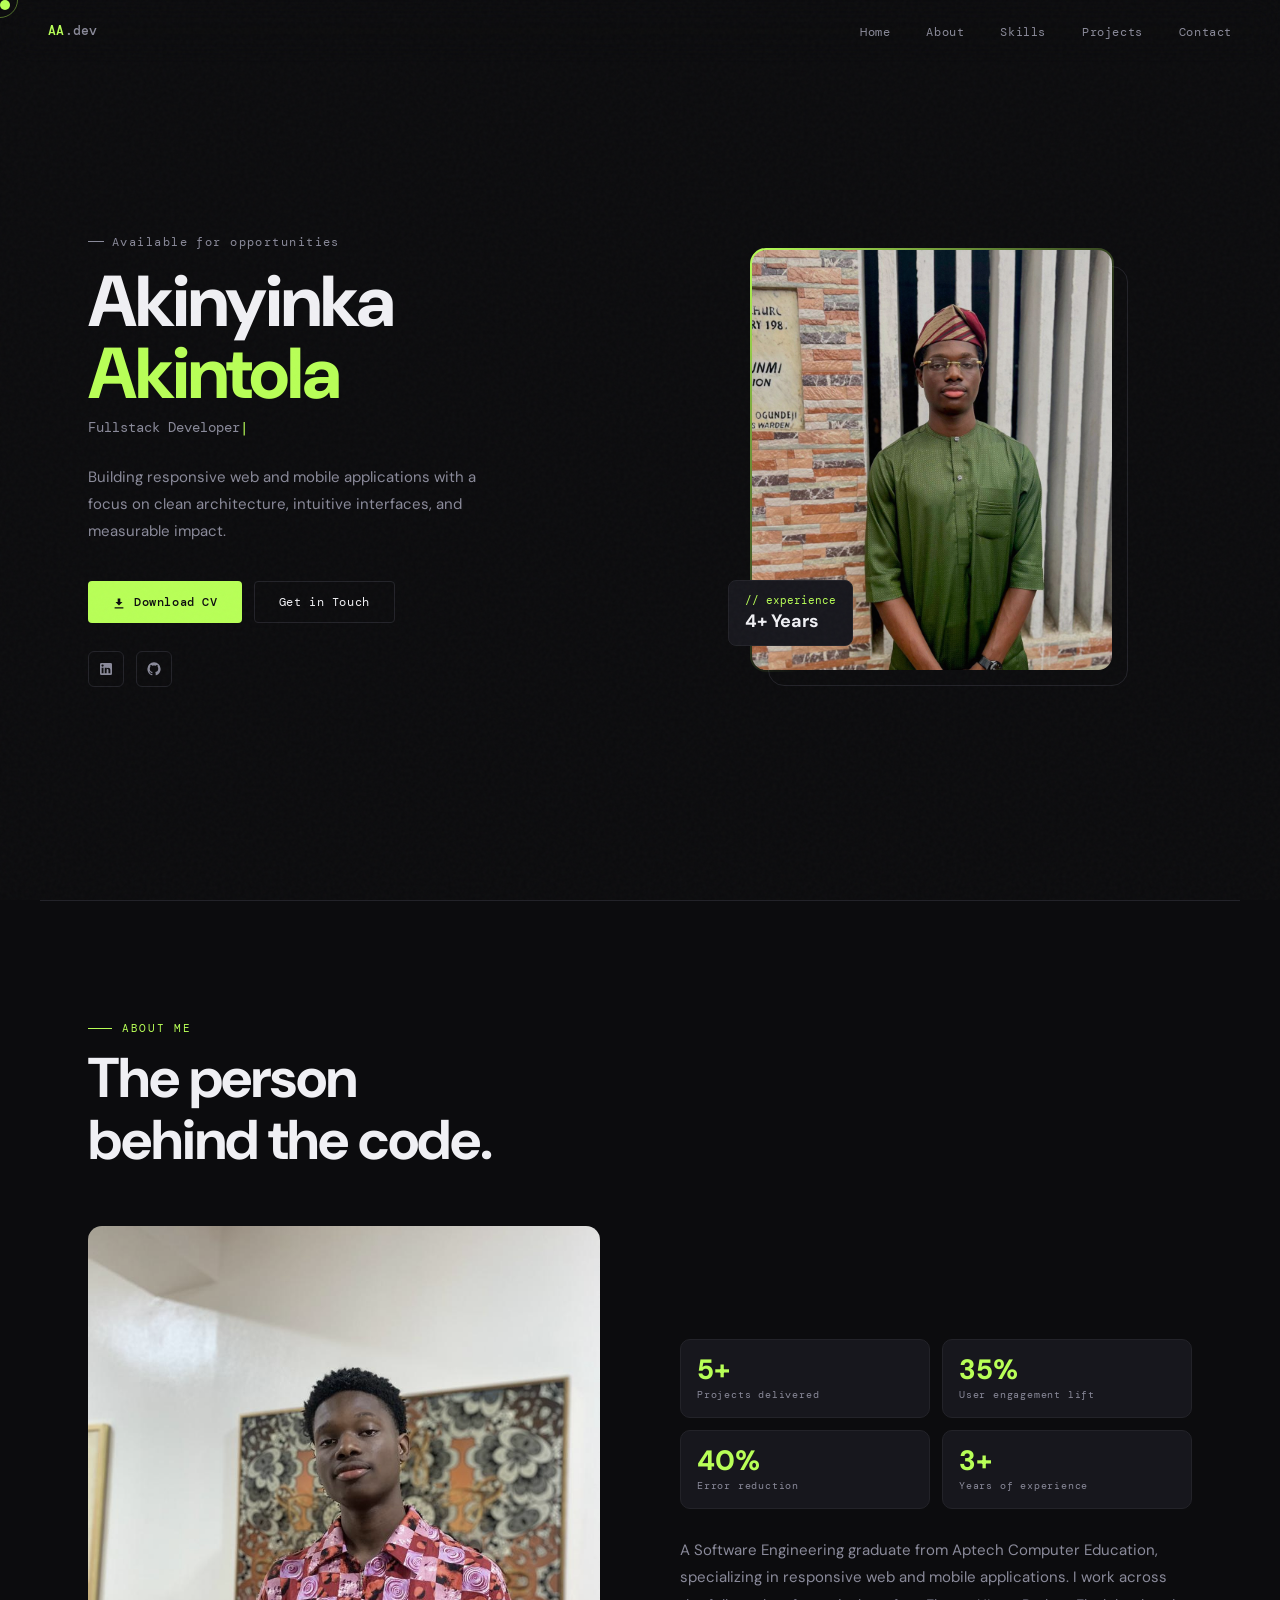
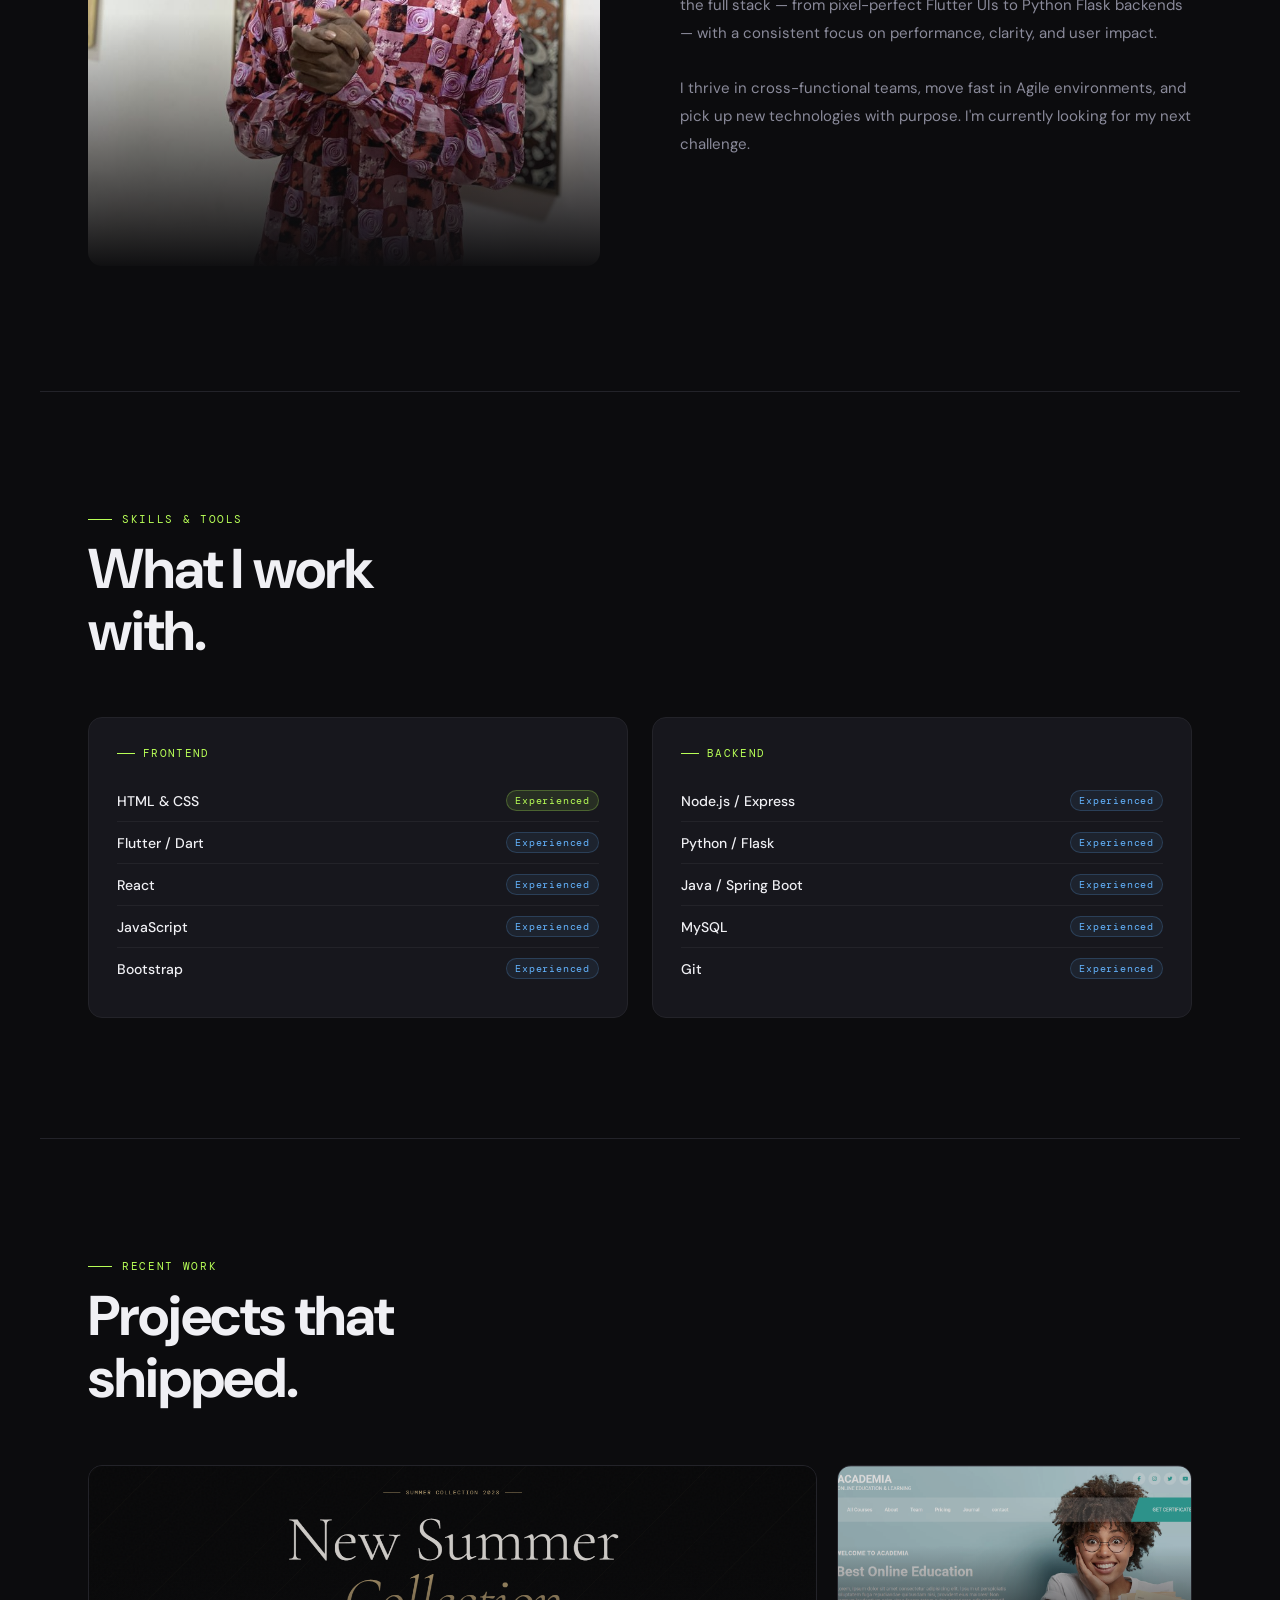
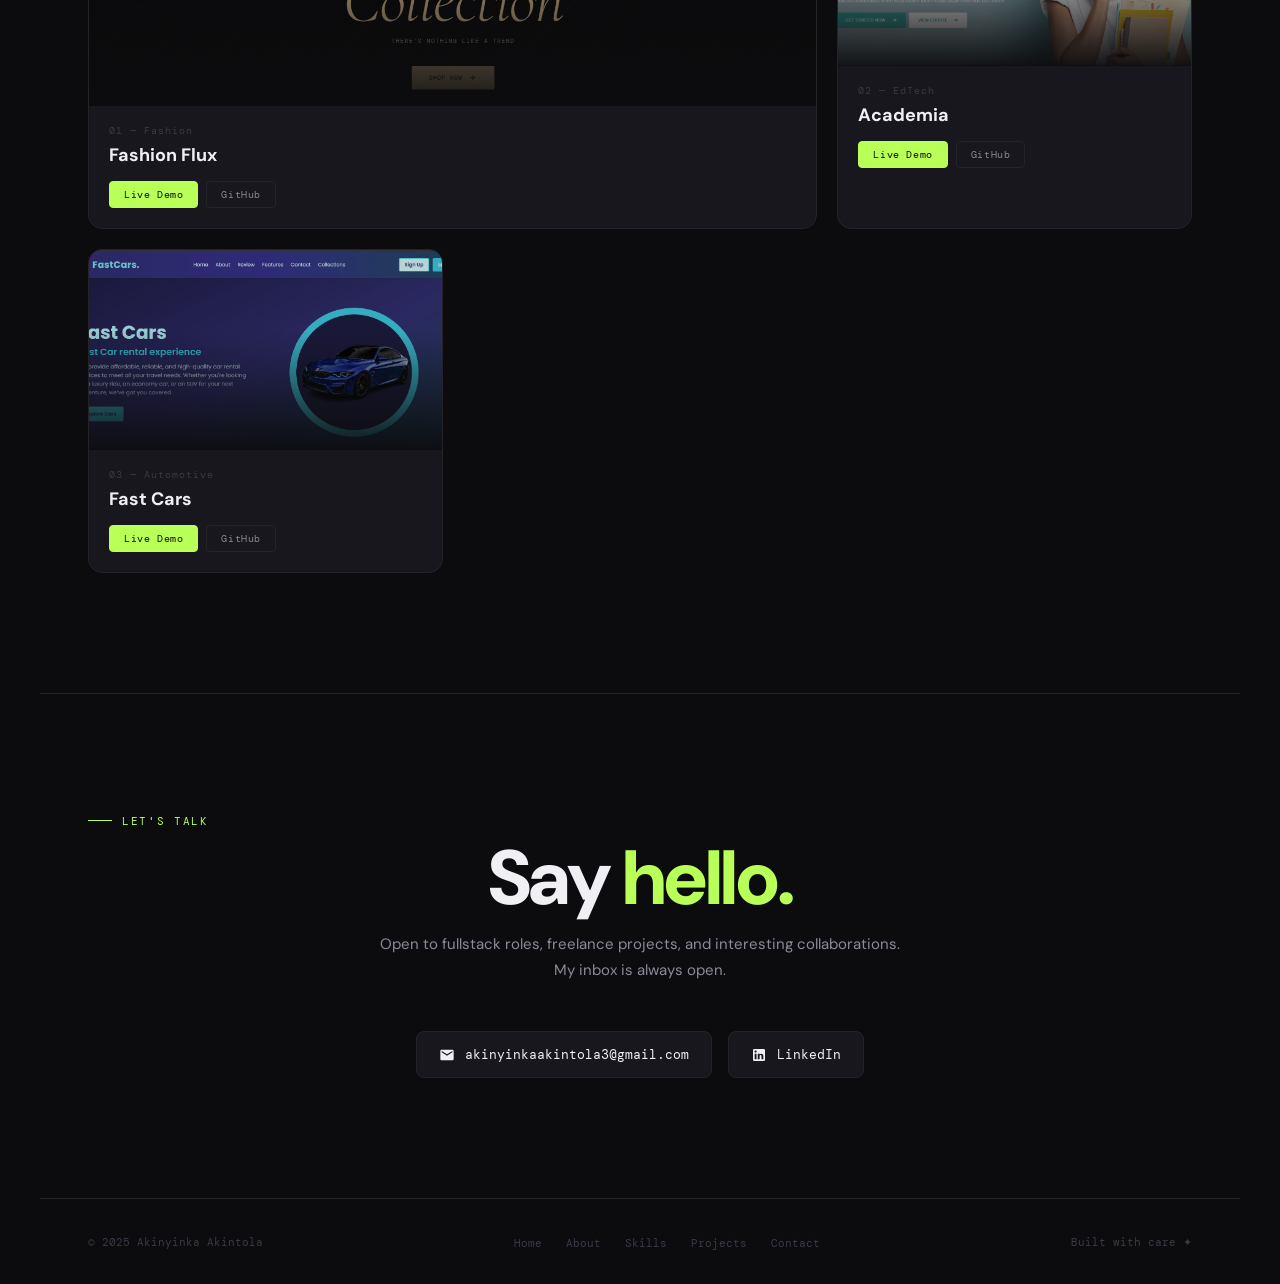
==== commit 9f7e5722: "Update index.html" ====
--- a/index.html
+++ b/index.html
@@ -124,18 +124,18 @@
       <div class="skills-col reveal">
         <div class="skills-col-title">Frontend</div>
         <div class="skill-item"><span class="skill-name">HTML &amp; CSS</span><span class="skill-level level-exp">Experienced</span></div>
-        <div class="skill-item"><span class="skill-name">Flutter / Dart</span><span class="skill-level level-int">Intermediate</span></div>
-        <div class="skill-item"><span class="skill-name">React</span><span class="skill-level level-int">Intermediate</span></div>
-        <div class="skill-item"><span class="skill-name">JavaScript</span><span class="skill-level level-int">Intermediate</span></div>
-        <div class="skill-item"><span class="skill-name">Bootstrap</span><span class="skill-level level-int">Intermediate</span></div>
+        <div class="skill-item"><span class="skill-name">Flutter / Dart</span><span class="skill-level level-int">Experienced</span></div>
+        <div class="skill-item"><span class="skill-name">React</span><span class="skill-level level-int">Experienced</span></div>
+        <div class="skill-item"><span class="skill-name">JavaScript</span><span class="skill-level level-int">Experienced</span></div>
+        <div class="skill-item"><span class="skill-name">Bootstrap</span><span class="skill-level level-int">Experienced</span></div>
       </div>
       <div class="skills-col reveal reveal-delay-1">
         <div class="skills-col-title">Backend</div>
-        <div class="skill-item"><span class="skill-name">Node.js / Express</span><span class="skill-level level-int">Intermediate</span></div>
-        <div class="skill-item"><span class="skill-name">Python / Flask</span><span class="skill-level level-int">Intermediate</span></div>
-        <div class="skill-item"><span class="skill-name">Java / Spring Boot</span><span class="skill-level level-int">Intermediate</span></div>
-        <div class="skill-item"><span class="skill-name">MySQL</span><span class="skill-level level-int">Intermediate</div>
-        <div class="skill-item"><span class="skill-name">Git</span><span class="skill-level level-int">Intermediate</span></div>
+        <div class="skill-item"><span class="skill-name">Node.js / Express</span><span class="skill-level level-int">Experienced</span></div>
+        <div class="skill-item"><span class="skill-name">Python / Flask</span><span class="skill-level level-int">Experienced</span></div>
+        <div class="skill-item"><span class="skill-name">Java / Spring Boot</span><span class="skill-level level-int">Experienced</span></div>
+        <div class="skill-item"><span class="skill-name">MySQL</span><span class="skill-level level-int">Experienced</div>
+        <div class="skill-item"><span class="skill-name">Git</span><span class="skill-level level-int">Experienced</span></div>
       </div>
     </div>
   </section>
@@ -155,7 +155,7 @@
           <div class="project-num">01 — Fashion</div>
           <div class="project-name">Fashion Flux</div>
           <div class="project-btns">
-            <a class="proj-btn proj-btn-accent" href="https://yinkid98.github.io/Fashion-Flux/" target="_blank">Live Demo</a>
+            <a class="proj-btn proj-btn-accent" href="https://fashion-flux-theta.vercel.app/" target="_blank">Live Demo</a>
             <a class="proj-btn proj-btn-ghost" href="https://github.com/yinkid98" target="_blank">GitHub</a>
           </div>
         </div>
@@ -301,4 +301,5 @@
     type();
   </script>
 </body>
-</html>+
+</html>
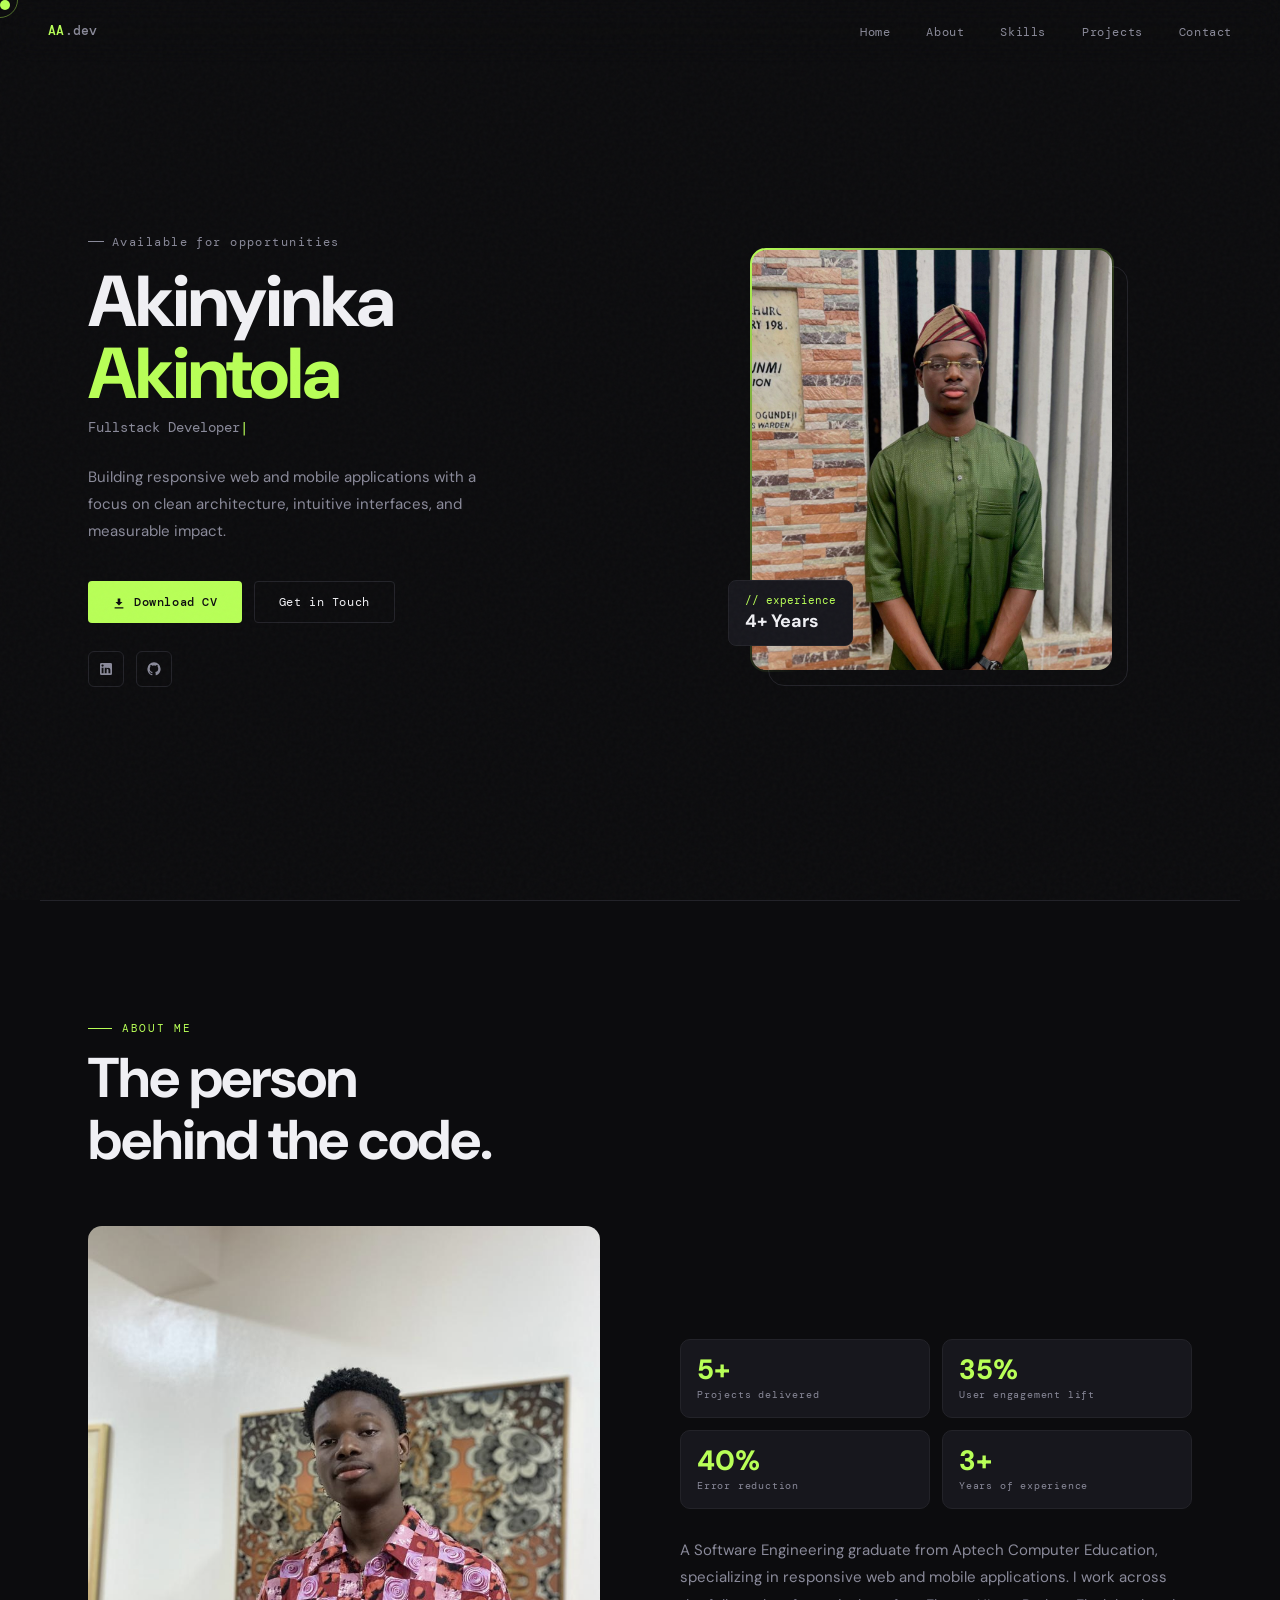
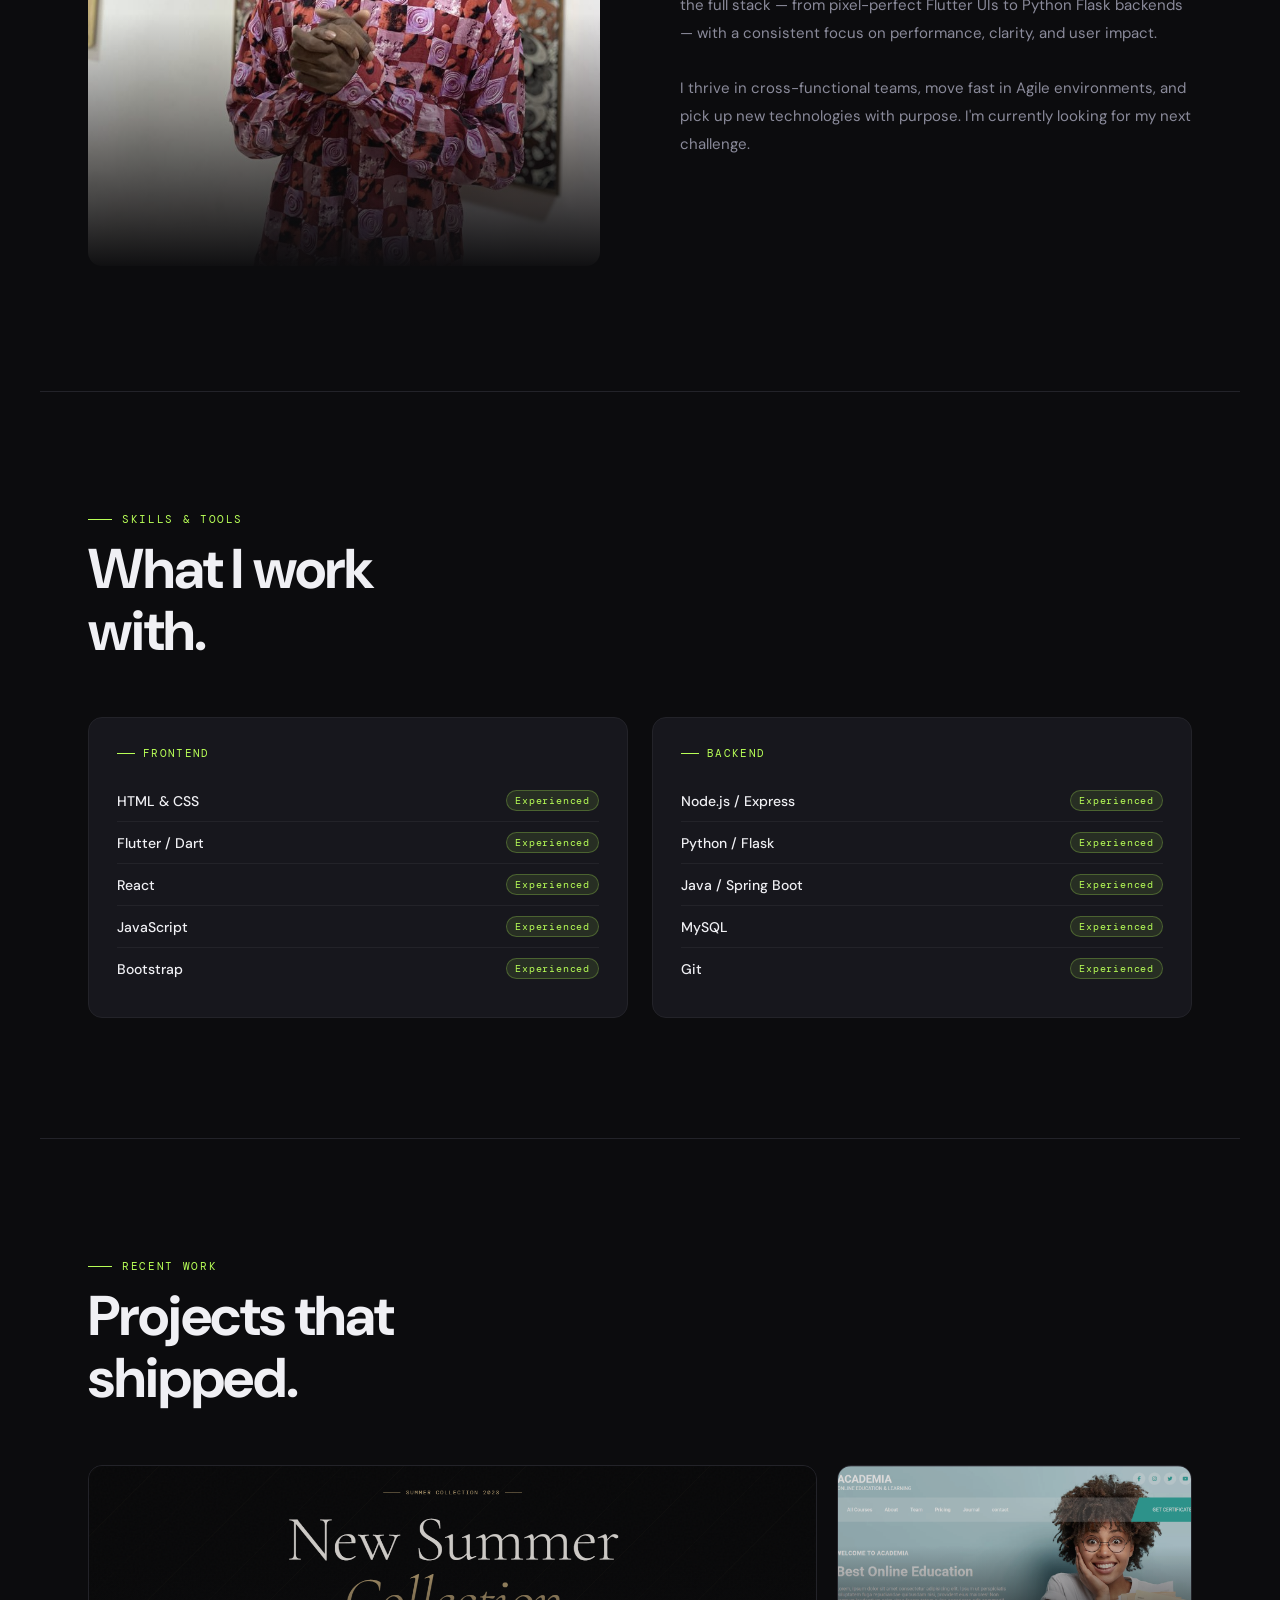
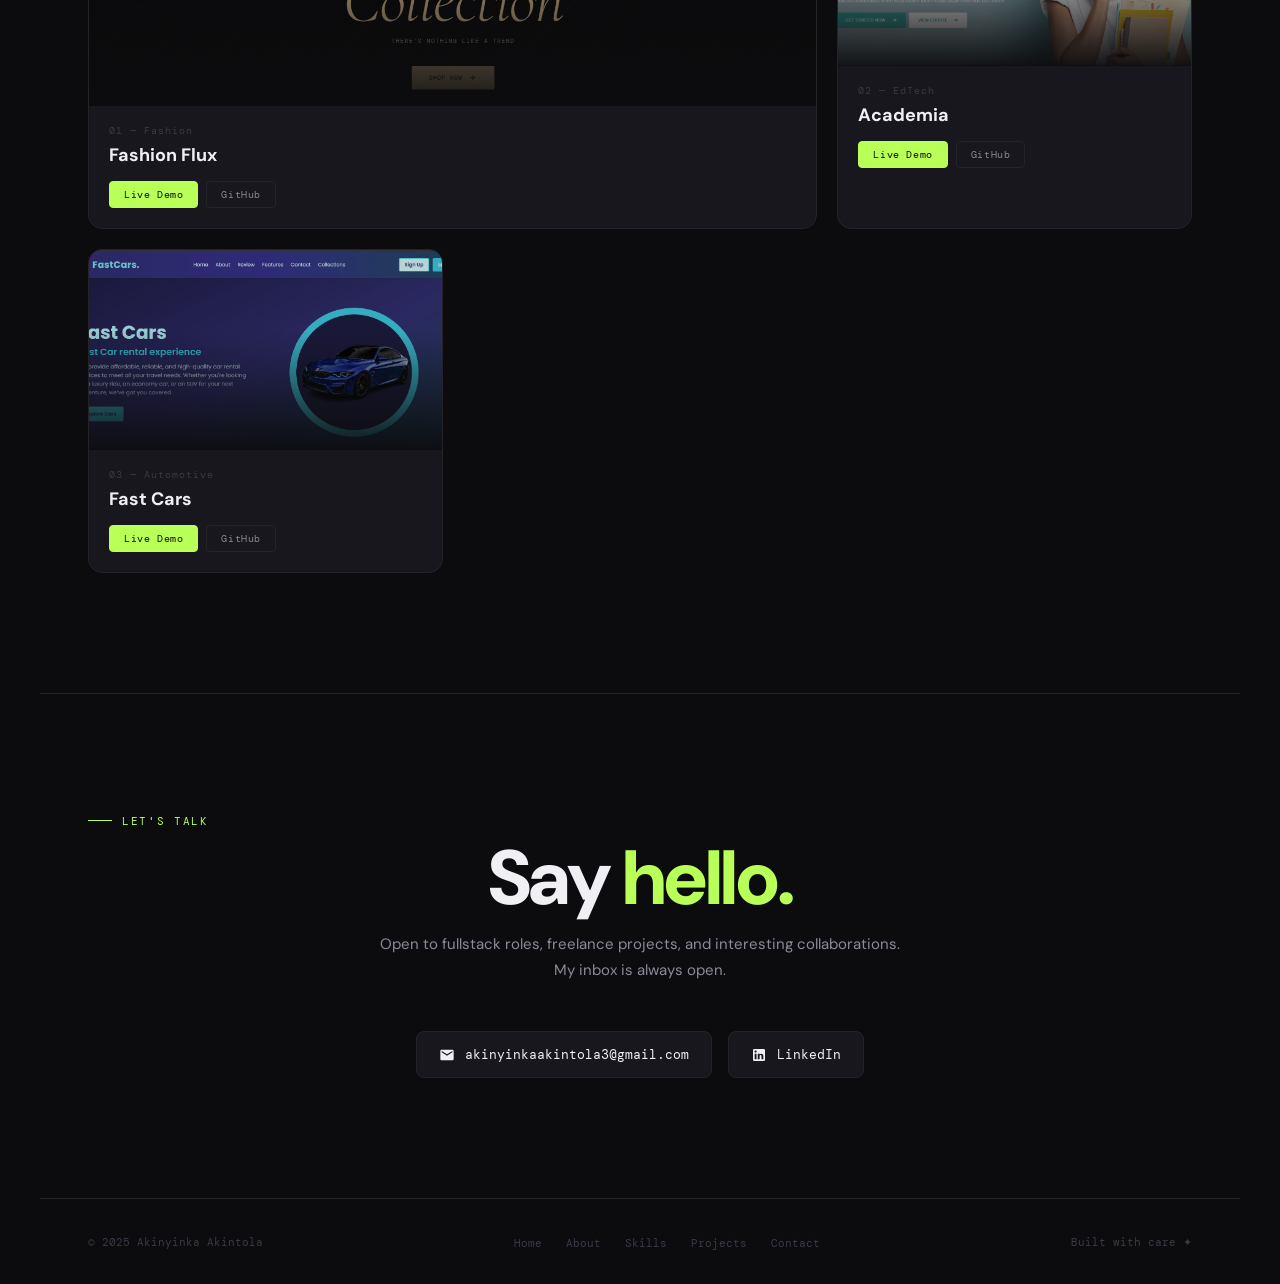
==== commit 79a1ae23: "Update index.html" ====
--- a/index.html
+++ b/index.html
@@ -124,18 +124,18 @@
       <div class="skills-col reveal">
         <div class="skills-col-title">Frontend</div>
         <div class="skill-item"><span class="skill-name">HTML &amp; CSS</span><span class="skill-level level-exp">Experienced</span></div>
-        <div class="skill-item"><span class="skill-name">Flutter / Dart</span><span class="skill-level level-int">Experienced</span></div>
-        <div class="skill-item"><span class="skill-name">React</span><span class="skill-level level-int">Experienced</span></div>
-        <div class="skill-item"><span class="skill-name">JavaScript</span><span class="skill-level level-int">Experienced</span></div>
-        <div class="skill-item"><span class="skill-name">Bootstrap</span><span class="skill-level level-int">Experienced</span></div>
+        <div class="skill-item"><span class="skill-name">Flutter / Dart</span><span class="skill-level level-exp">Experienced</span></div>
+        <div class="skill-item"><span class="skill-name">React</span><span class="skill-level level-exp">Experienced</span></div>
+        <div class="skill-item"><span class="skill-name">JavaScript</span><span class="skill-level level-exp">Experienced</span></div>
+        <div class="skill-item"><span class="skill-name">Bootstrap</span><span class="skill-level level-exp">Experienced</span></div>
       </div>
       <div class="skills-col reveal reveal-delay-1">
         <div class="skills-col-title">Backend</div>
-        <div class="skill-item"><span class="skill-name">Node.js / Express</span><span class="skill-level level-int">Experienced</span></div>
-        <div class="skill-item"><span class="skill-name">Python / Flask</span><span class="skill-level level-int">Experienced</span></div>
-        <div class="skill-item"><span class="skill-name">Java / Spring Boot</span><span class="skill-level level-int">Experienced</span></div>
-        <div class="skill-item"><span class="skill-name">MySQL</span><span class="skill-level level-int">Experienced</div>
-        <div class="skill-item"><span class="skill-name">Git</span><span class="skill-level level-int">Experienced</span></div>
+        <div class="skill-item"><span class="skill-name">Node.js / Express</span><span class="skill-level level-exp">Experienced</span></div>
+        <div class="skill-item"><span class="skill-name">Python / Flask</span><span class="skill-level level-exp">Experienced</span></div>
+        <div class="skill-item"><span class="skill-name">Java / Spring Boot</span><span class="skill-level level-exp">Experienced</span></div>
+        <div class="skill-item"><span class="skill-name">MySQL</span><span class="skill-level level-exp">Experienced</div>
+        <div class="skill-item"><span class="skill-name">Git</span><span class="skill-level level-exp">Experienced</span></div>
       </div>
     </div>
   </section>
